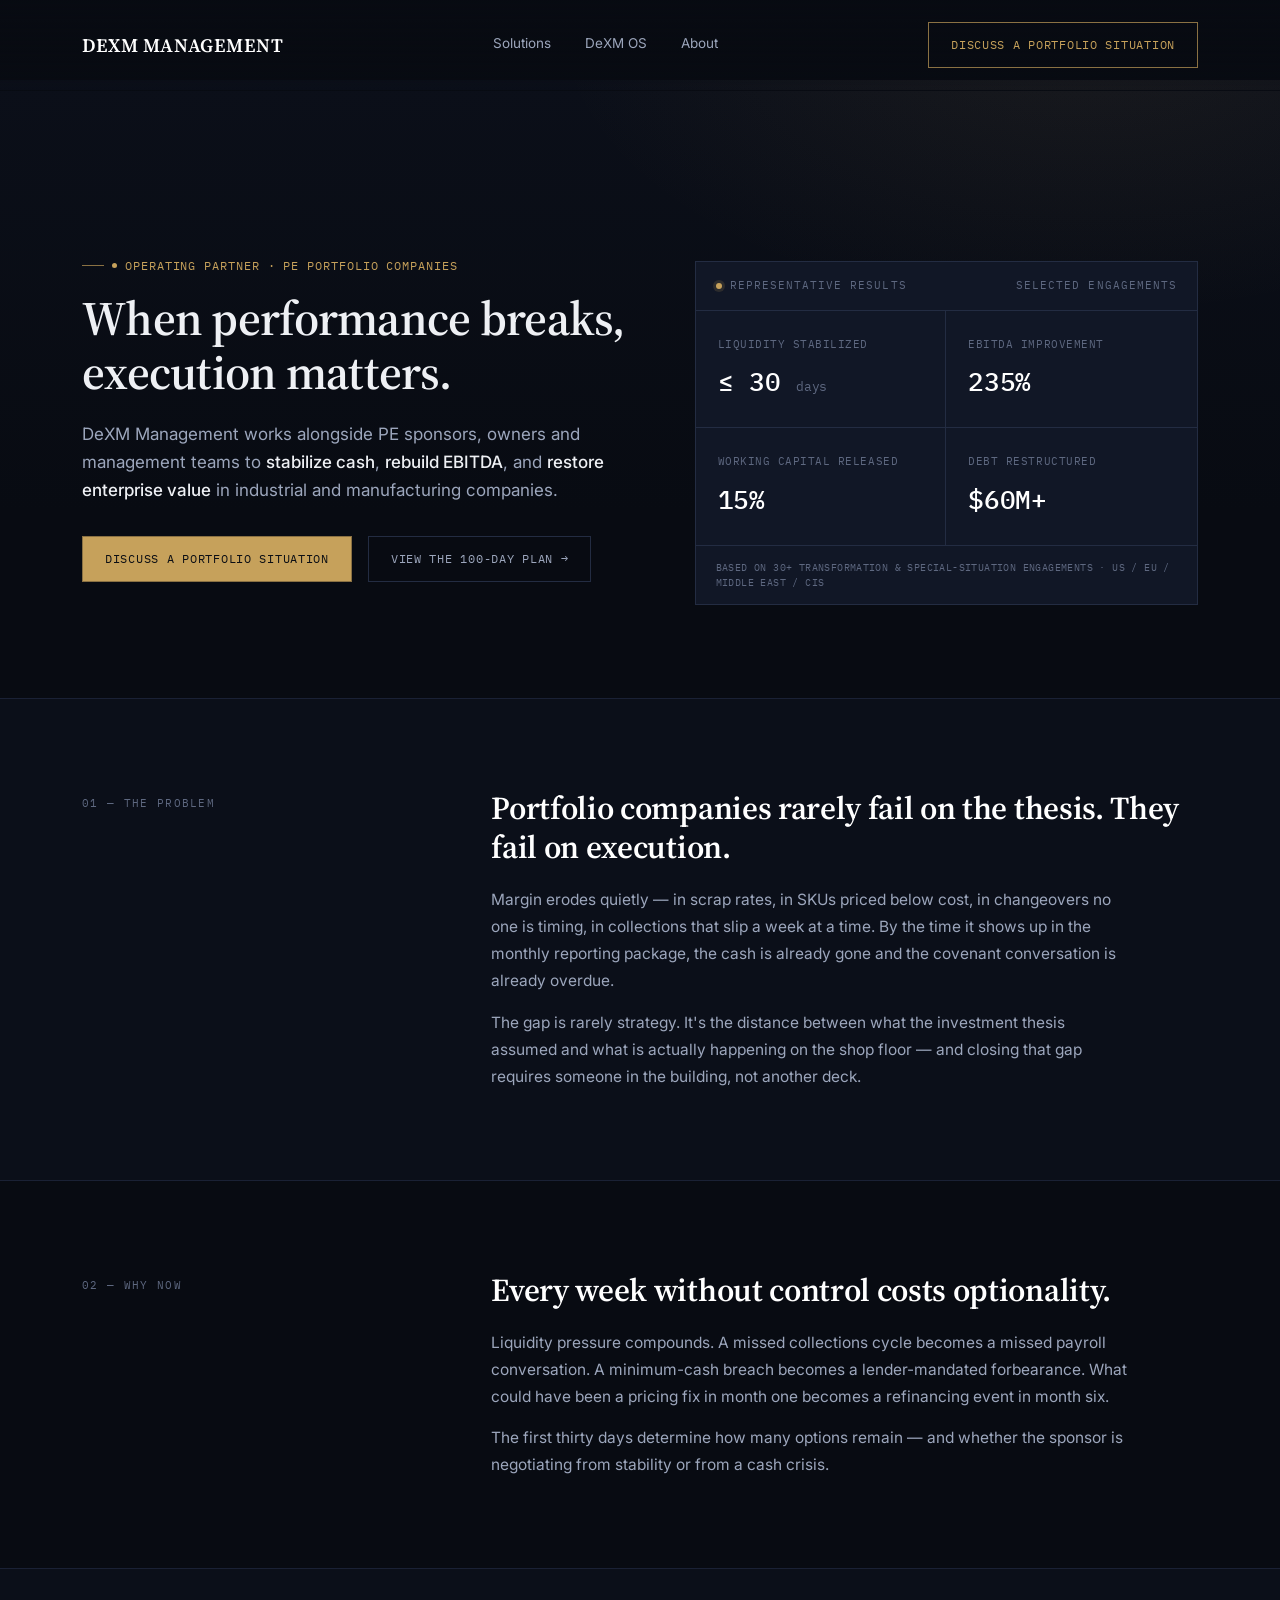
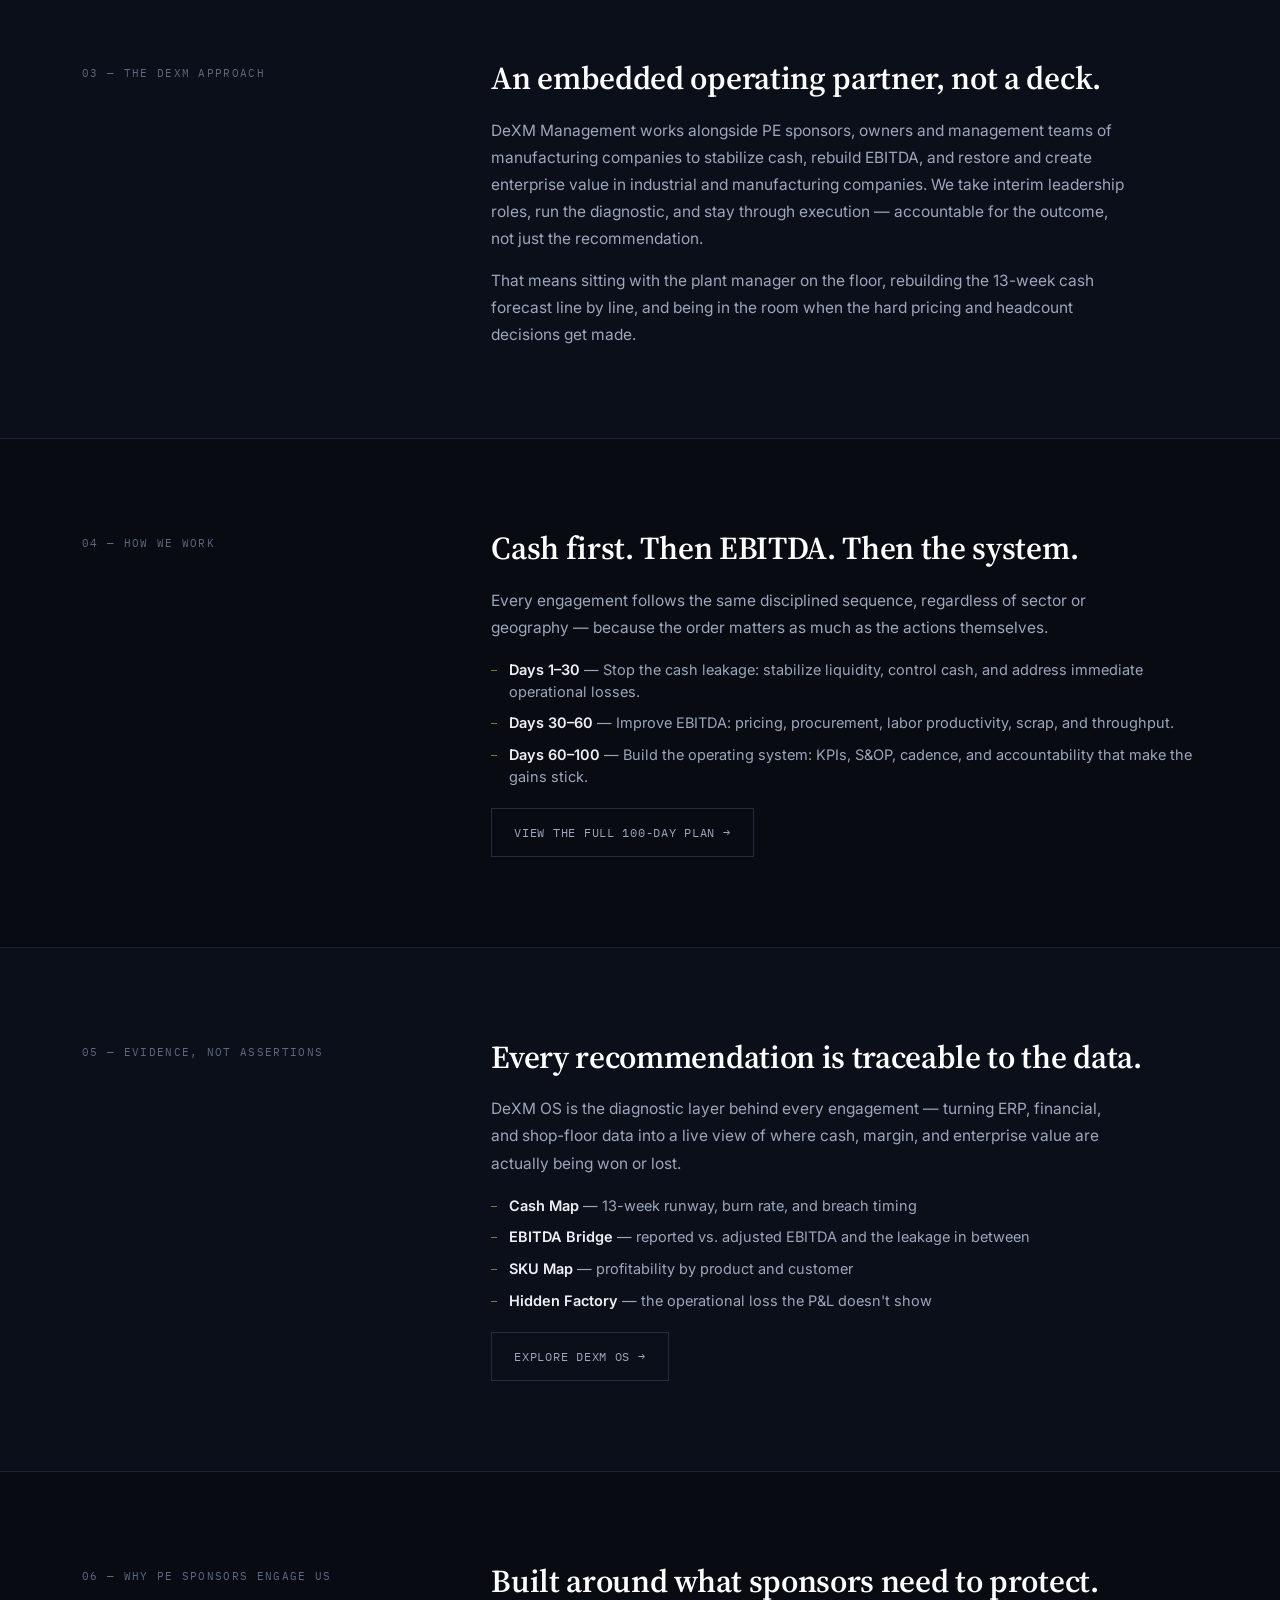
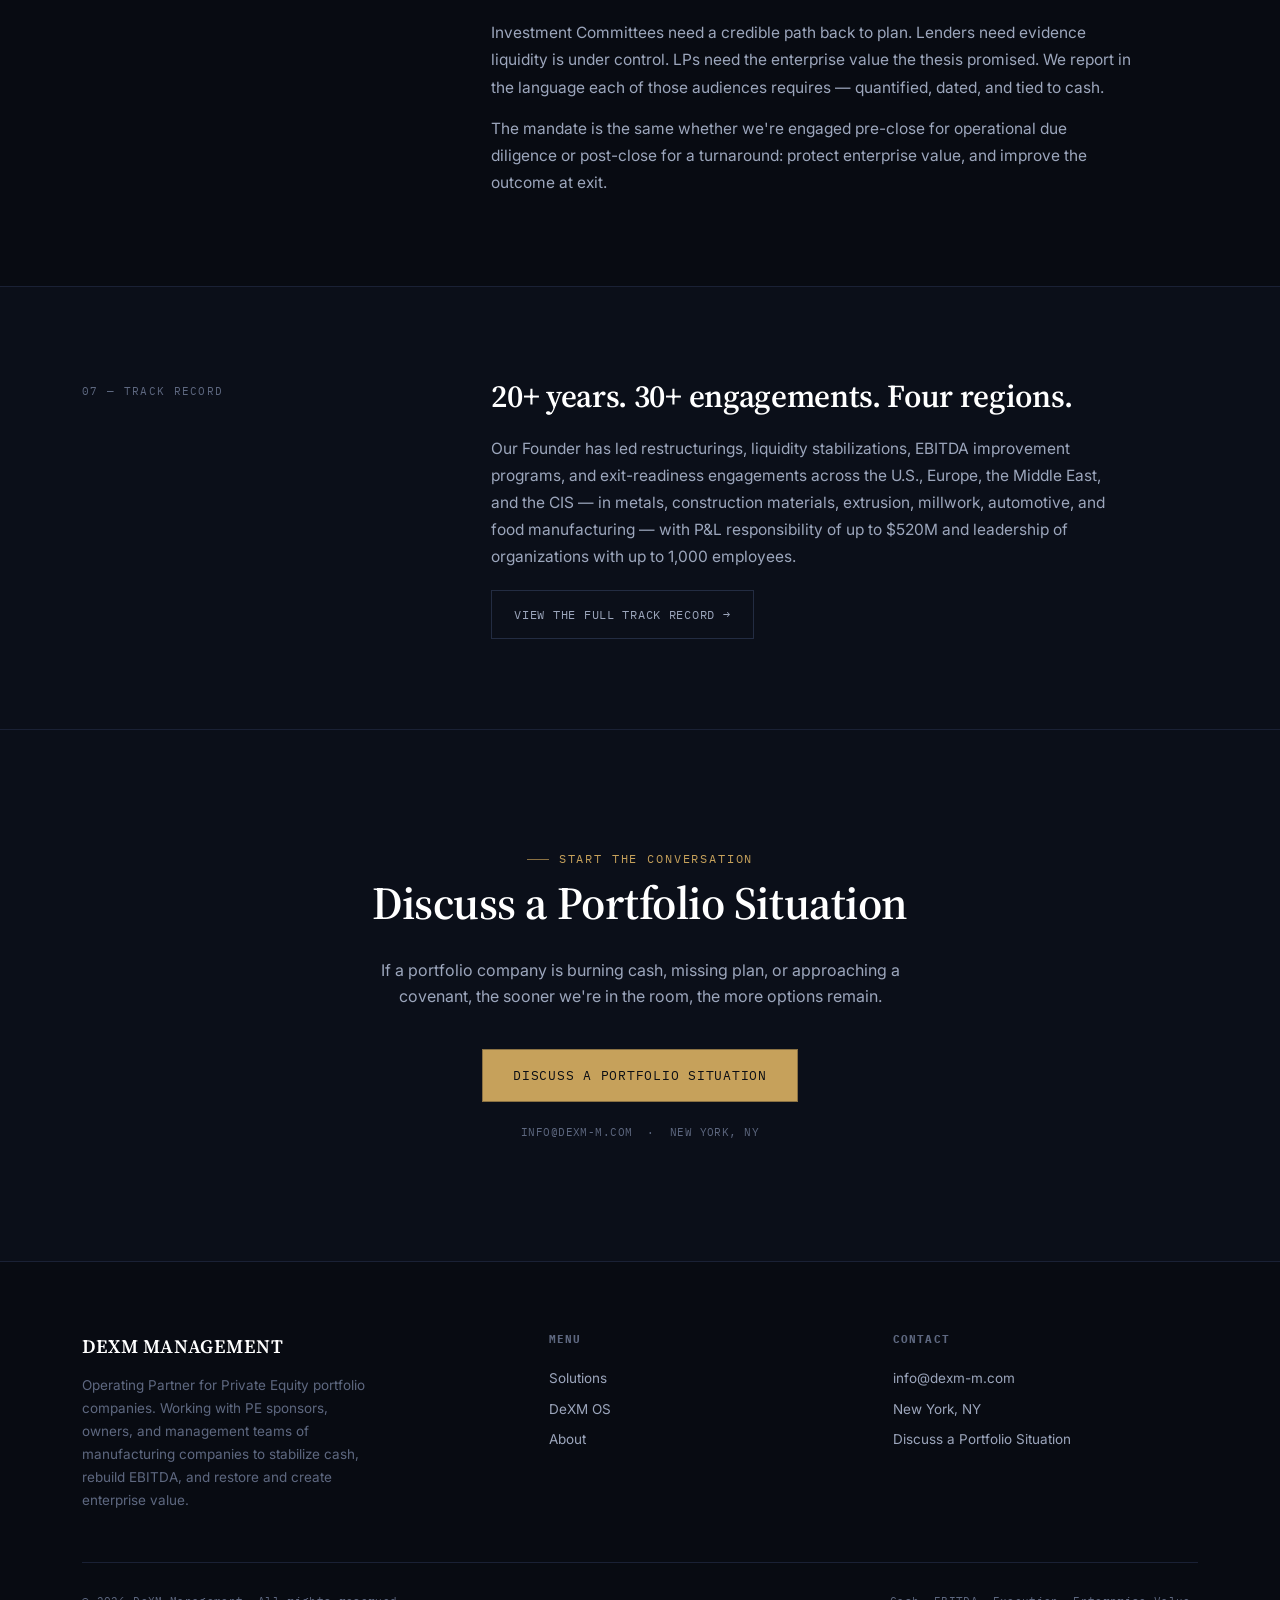
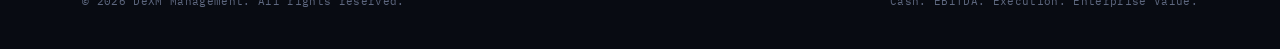
==== index.html @ 744654ba "Welcoming Page fix" ====
<!DOCTYPE html>
<html lang="en">
<head>
<meta charset="UTF-8">
<meta name="viewport" content="width=device-width, initial-scale=1.0">
<title>DeXM Management — Operating Partner for PE Portfolio Companies</title>
<meta name="description" content="DeXM Management works alongside PE sponsors, owners and management teams to stabilize cash, rebuild EBITDA, and restore and create enterprise value in industrial and manufacturing companies.">
<link rel="preconnect" href="https://fonts.googleapis.com">
<link rel="preconnect" href="https://fonts.gstatic.com" crossorigin>
<link href="https://fonts.googleapis.com/css2?family=Source+Serif+4:opsz,wght@8..60,400;8..60,500;8..60,600;8..60,700&family=Inter:wght@400;500;600;700&family=IBM+Plex+Mono:wght@400;500;600&display=swap" rel="stylesheet">
<link rel="stylesheet" href="style.css?v=1.0">
</head>
<body>

<header id="siteHeader">
  <div class="wrap">
    <a href="index.html" class="logo">DeXM Management</a>
    <button class="menu-toggle" id="menuToggle" aria-label="Toggle menu" aria-expanded="false">Menu</button>
    <nav class="primary-nav" id="primaryNav">
      <a href="solutions.html">Solutions</a>
      <a href="dexm-os.html">DeXM OS</a>
      <a href="about.html">About</a>
    </nav>
    <div class="header-cta">
      <a href="#" class="btn btn-text" data-open-modal>Discuss a Portfolio Situation</a>
    </div>
  </div>
</header>
<div class="nav-scrim" id="navScrim"></div>

<main>

<!-- HERO -->
<section class="page-hero">
  <div class="wrap hero-grid">
    <div class="hero-content">
      <div class="eyebrow">
        <span class="eyebrow-dot"></span>
        OPERATING PARTNER · PE PORTFOLIO COMPANIES
      </div>
      <h1>When performance breaks,<br>execution matters.</h1>
      <p class="hero-sub">DeXM Management works alongside PE sponsors, owners and management teams to <b>stabilize cash</b>, <b>rebuild EBITDA</b>, and <b>restore enterprise value</b> in industrial and manufacturing companies.</p>
      <div class="hero-ctas">
        <a href="#" class="btn btn-solid" data-open-modal>Discuss a Portfolio Situation</a>
        <a href="solutions.html#plan" class="btn btn-ghost">View the 100-Day Plan &rarr;</a>
      </div>
    </div>

    <div class="panel rv">
      <div class="panel-head">
        <span><span class="dot"></span>REPRESENTATIVE RESULTS</span>
        <span>SELECTED ENGAGEMENTS</span>
      </div>
      <div class="metric-grid">
        <div class="metric">
          <div class="metric-label">Liquidity stabilized</div>
          <div class="metric-value">≤ 30 <small>days</small></div>
        </div>
        <div class="metric">
          <div class="metric-label">EBITDA improvement</div>
          <div class="metric-value">235%</div>
        </div>
        <div class="metric">
          <div class="metric-label">Working capital released</div>
          <div class="metric-value">15%</div>
        </div>
        <div class="metric">
          <div class="metric-label">Debt restructured</div>
          <div class="metric-value">$60M+</div>
        </div>
      </div>
      <div class="panel-foot">BASED ON 30+ TRANSFORMATION &amp; SPECIAL-SITUATION ENGAGEMENTS · US / EU / MIDDLE EAST / CIS</div>
    </div>
  </div>
</section>

  <!-- 1. PROBLEM -->
  <section class="narrative">
    <div class="wrap narrative-grid">
      <div class="narrative-tag rv">01 — THE PROBLEM</div>
      <div class="narrative-body rv">
        <h2>Portfolio companies rarely fail on the thesis. They fail on execution.</h2>
        <p>Margin erodes quietly — in scrap rates, in SKUs priced below cost, in changeovers no one is timing, in collections that slip a week at a time. By the time it shows up in the monthly reporting package, the cash is already gone and the covenant conversation is already overdue.</p>
        <p>The gap is rarely strategy. It's the distance between what the investment thesis assumed and what is actually happening on the shop floor — and closing that gap requires someone in the building, not another deck.</p>
      </div>
    </div>
  </section>

  <!-- 2. URGENCY -->
  <section class="narrative">
    <div class="wrap narrative-grid">
      <div class="narrative-tag rv">02 — WHY NOW</div>
      <div class="narrative-body rv">
        <h2>Every week without control costs optionality.</h2>
        <p>Liquidity pressure compounds. A missed collections cycle becomes a missed payroll conversation. A minimum-cash breach becomes a lender-mandated forbearance. What could have been a pricing fix in month one becomes a refinancing event in month six.</p>
        <p>The first thirty days determine how many options remain — and whether the sponsor is negotiating from stability or from a cash crisis.</p>
      </div>
    </div>
  </section>

  <!-- 3. DEXM SOLUTION -->
  <section class="narrative">
    <div class="wrap narrative-grid">
      <div class="narrative-tag rv">03 — THE DEXM APPROACH</div>
      <div class="narrative-body rv">
        <h2>An embedded operating partner, not a deck.</h2>
        <p>DeXM Management works alongside PE sponsors, owners and management teams of manufacturing companies to stabilize cash, rebuild EBITDA, and restore and create enterprise value in industrial and manufacturing companies. We take interim leadership roles, run the diagnostic, and stay through execution — accountable for the outcome, not just the recommendation.</p>
        <p>That means sitting with the plant manager on the floor, rebuilding the 13-week cash forecast line by line, and being in the room when the hard pricing and headcount decisions get made.</p>
      </div>
    </div>
  </section>

  <!-- 4. METHOD -->
  <section class="narrative">
    <div class="wrap narrative-grid">
      <div class="narrative-tag rv">04 — HOW WE WORK</div>
      <div class="narrative-body rv">
        <h2>Cash first. Then EBITDA. Then the system.</h2>
        <p>Every engagement follows the same disciplined sequence, regardless of sector or geography — because the order matters as much as the actions themselves.</p>
        <ul>
          <li><strong>Days 1–30</strong> — Stop the cash leakage: stabilize liquidity, control cash, and address immediate operational losses.</li>
          <li><strong>Days 30–60</strong> — Improve EBITDA: pricing, procurement, labor productivity, scrap, and throughput.</li>
          <li><strong>Days 60–100</strong> — Build the operating system: KPIs, S&amp;OP, cadence, and accountability that make the gains stick.</li>
        </ul>
        <p style="margin-top:20px;"><a href="solutions.html#plan" class="btn btn-ghost">View the full 100-Day Plan →</a></p>
      </div>
    </div>
  </section>

  <!-- 5. EVIDENCE -->
  <section class="narrative">
    <div class="wrap narrative-grid">
      <div class="narrative-tag rv">05 — EVIDENCE, NOT ASSERTIONS</div>
      <div class="narrative-body rv">
        <h2>Every recommendation is traceable to the data.</h2>
        <p>DeXM OS is the diagnostic layer behind every engagement — turning ERP, financial, and shop-floor data into a live view of where cash, margin, and enterprise value are actually being won or lost.</p>
        <ul>
          <li><strong>Cash Map</strong> — 13-week runway, burn rate, and breach timing</li>
          <li><strong>EBITDA Bridge</strong> — reported vs. adjusted EBITDA and the leakage in between</li>
          <li><strong>SKU Map</strong> — profitability by product and customer</li>
          <li><strong>Hidden Factory</strong> — the operational loss the P&amp;L doesn't show</li>
        </ul>
        <p style="margin-top:20px;"><a href="dexm-os.html" class="btn btn-ghost">Explore DeXM OS →</a></p>
      </div>
    </div>
  </section>

  <!-- 6. PE RELEVANCE -->
  <section class="narrative">
    <div class="wrap narrative-grid">
      <div class="narrative-tag rv">06 — WHY PE SPONSORS ENGAGE US</div>
      <div class="narrative-body rv">
        <h2>Built around what sponsors need to protect.</h2>
        <p>Investment Committees need a credible path back to plan. Lenders need evidence liquidity is under control. LPs need the enterprise value the thesis promised. We report in the language each of those audiences requires — quantified, dated, and tied to cash.</p>
        <p>The mandate is the same whether we're engaged pre-close for operational due diligence or post-close for a turnaround: protect enterprise value, and improve the outcome at exit.</p>
      </div>
    </div>
  </section>

  <!-- 7. CREDIBILITY -->
  <section class="narrative">
    <div class="wrap narrative-grid">
      <div class="narrative-tag rv">07 — TRACK RECORD</div>
      <div class="narrative-body rv">
        <h2>20+ years. 30+ engagements. Four regions.</h2>
        <p>Our Founder has led restructurings, liquidity stabilizations, EBITDA improvement programs, and exit-readiness engagements across the U.S., Europe, the Middle East, and the CIS — in metals, construction materials, extrusion, millwork, automotive, and food manufacturing — with P&amp;L responsibility of up to $520M and leadership of organizations with up to 1,000 employees.</p>
        <p style="margin-top:20px;"><a href="about.html#track-record" class="btn btn-ghost">View the full track record →</a></p>
      </div>
    </div>
  </section>

  <!-- 8. CALL -->
  <section class="final-cta" id="contact">
    <div class="wrap rv">
      <div class="eyebrow" style="justify-content:center;">START THE CONVERSATION</div>
      <h2>Discuss a Portfolio Situation</h2>
      <p>If a portfolio company is burning cash, missing plan, or approaching a covenant, the sooner we're in the room, the more options remain.</p>
      <a href="#" class="btn btn-solid" data-open-modal>Discuss a Portfolio Situation</a>
      <div class="final-cta-note">INFO@DEXM-M.COM &nbsp;·&nbsp; NEW YORK, NY</div>
    </div>
  </section>

</main>

<footer>
  <div class="wrap">
    <div class="footer-top">
      <div class="footer-brand">
        <a href="index.html" class="logo">DeXM Management</a>
        <p>Operating Partner for Private Equity portfolio companies. Working with PE sponsors, owners, and management teams of manufacturing companies to stabilize cash, rebuild EBITDA, and restore and create enterprise value.</p>
      </div>
      <div class="footer-col">
        <h4>Menu</h4>
        <a href="solutions.html">Solutions</a>
        <a href="dexm-os.html">DeXM OS</a>
        <a href="about.html">About</a>
      </div>
      <div class="footer-col">
        <h4>Contact</h4>
        <a href="mailto:info@dexm-m.com">info@dexm-m.com</a>
        <span class="fline">New York, NY</span>
        <a href="#" data-open-modal>Discuss a Portfolio Situation</a>
      </div>
    </div>
    <div class="footer-bottom">
      <span>© 2026 DeXM Management. All rights reserved.</span>
      <span>Cash. EBITDA. Execution. Enterprise Value.</span>
    </div>
  </div>
</footer>

<!-- CONTACT MODAL -->
<div class="modal-scrim" id="contactModal">
  <div class="modal">
    <button class="modal-close" data-modal-close aria-label="Close">&times;</button>
    <h3>Discuss a Portfolio Situation</h3>
    <p class="modal-sub">Tell us briefly about the situation. We typically respond within one business day.</p>
    <form id="contactForm" action="https://formsubmit.co/ajax/kas031099@gmail.com" method="POST">
      <input type="hidden" name="_subject" value="New portfolio inquiry — DeXM Management website">
      <input type="hidden" name="_template" value="table">
      <input type="hidden" name="_captcha" value="false">
      <div class="field">
        <label for="cf-name">Name</label>
        <input type="text" id="cf-name" name="name" required>
      </div>
      <div class="field">
        <label for="cf-email">Email</label>
        <input type="email" id="cf-email" name="email" required>
      </div>
      <div class="field">
        <label for="cf-tel">Tel.</label>
        <input type="tel" id="cf-tel" name="tel">
      </div>
      <div class="field">
        <label for="cf-message">Message</label>
        <textarea id="cf-message" name="message" placeholder="Briefly describe the portfolio situation"></textarea>
      </div>
      <button type="submit" class="btn btn-solid modal-submit">Send</button>
      <div class="form-status" id="formStatus"></div>
    </form>
  </div>
</div>

<script src="script.js"></script>
</body>
</html>
---- style.css ----
:root{
  --bg:#080B12;
  --bg-alt:#0B0F19;
  --panel-solid:#111726;
  --panel-raised:#151D30;
  --line:#232C42;
  --line-soft:#1A2135;
  --text-1:#EEF0F4;
  --text-2:#9CA6BC;
  --text-3:#5E6880;
  --gold:#C6A15B;
  --gold-dim:#8A7143;
  --green:#5FAE84;
  --red:#C15C52;
  --white:#FFFFFF;
  --serif:'Source Serif 4', Georgia, serif;
  --sans:'Inter', -apple-system, BlinkMacSystemFont, 'Segoe UI', sans-serif;
  --mono:'IBM Plex Mono', 'SF Mono', monospace;
  --maxw:1180px;
}

*{margin:0;padding:0;box-sizing:border-box;}
html{scroll-behavior:smooth;}
@media (prefers-reduced-motion: reduce){
  html{scroll-behavior:auto;}
  *{animation-duration:.001ms !important; transition-duration:.001ms !important;}
}

body{
  background:var(--bg);
  color:var(--text-1);
  font-family:var(--sans);
  line-height:1.5;
  -webkit-font-smoothing:antialiased;
  overflow-x:hidden;
}

a{color:inherit;text-decoration:none;}
ul{list-style:none;}
img,svg{display:block;max-width:100%;}
button{font:inherit;cursor:pointer;}

::selection{background:var(--gold-dim);color:var(--white);}

a:focus-visible,button:focus-visible,input:focus-visible,textarea:focus-visible{
  outline:2px solid var(--gold);
  outline-offset:3px;
}

.wrap{max-width:var(--maxw);margin:0 auto;padding:0 32px;}
@media(max-width:640px){.wrap{padding:0 20px;}}

.eyebrow{
  font-family:var(--mono);
  font-size:11.5px;
  letter-spacing:.16em;
  text-transform:uppercase;
  color:var(--gold);
  display:flex;
  align-items:center;
  gap:10px;
}
.eyebrow::before{
  content:"";
  width:22px;height:1px;
  background:var(--gold-dim);
  display:inline-block;
  flex-shrink:0;
}

h1,h2,h3{
  font-family:var(--serif);
  font-weight:600;
  letter-spacing:-.01em;
  color:var(--white);
}

.section-head{max-width:640px;margin-bottom:56px;}
.section-head h2{font-size:clamp(28px,3.4vw,40px);margin-top:16px;line-height:1.18;}
.section-head p{color:var(--text-2);margin-top:16px;font-size:16px;max-width:520px;}
.section-head.center{margin-left:auto;margin-right:auto;text-align:center;}
.section-head.center .eyebrow{justify-content:center;}
.section-head.center .eyebrow::before{display:none;}
.section-head.center p{margin-left:auto;margin-right:auto;}

section{position:relative;}

/* ---------- reveal ---------- */
.rv{opacity:0;transform:translateY(18px);transition:opacity .7s ease, transform .7s ease;}
.rv.in{opacity:1;transform:translateY(0);}

/* ---------- header ---------- */
header{
  position:fixed;top:0;left:0;right:0;z-index:100;
  padding:22px 0;
  background:linear-gradient(to bottom, rgba(8,11,18,.92), rgba(8,11,18,0));
  transition:background .3s ease, border-color .3s ease, padding .3s ease;
  border-bottom:1px solid transparent;
}
header.scrolled{
  background:rgba(8,11,18,.9);
  backdrop-filter:blur(10px);
  border-bottom:1px solid var(--line-soft);
  padding:16px 0;
}
header .wrap{display:flex;align-items:center;justify-content:space-between;gap:24px;}

.logo{
  font-family:var(--serif);
  font-size:19px;
  font-weight:600;
  letter-spacing:.03em;
  text-transform:uppercase;
  color:var(--white);
  white-space:nowrap;
  transition:color .2s ease;
}
.logo:hover{color:var(--gold);}

nav.primary-nav{display:flex;gap:34px;}
nav.primary-nav a{
  font-size:13.5px;
  color:var(--text-2);
  transition:color .2s ease;
  position:relative;
  padding-bottom:4px;
}
nav.primary-nav a:hover{color:var(--text-1);}
nav.primary-nav a.active{color:var(--gold);}
nav.primary-nav a.active::after{
  content:"";
  position:absolute;left:0;right:0;bottom:-6px;
  height:1px;background:var(--gold);
}
.header-cta{display:flex;align-items:center;gap:20px;}

.menu-toggle{display:none;background:none;border:1px solid var(--line);color:var(--text-1);padding:9px 12px;font-family:var(--mono);font-size:11px;letter-spacing:.08em;text-transform:uppercase;}
@media(max-width:900px){
  nav.primary-nav{
    position:fixed;top:0;right:-100%;height:100vh;width:min(320px,86vw);
    background:var(--panel-solid);
    border-left:1px solid var(--line);
    flex-direction:column;
    padding:100px 30px 30px;
    gap:26px;
    transition:right .35s ease;
    z-index:150;
  }
  nav.primary-nav.open{right:0;}
  nav.primary-nav a{font-size:16px;}
  .menu-toggle{display:block;position:relative;z-index:160;}
  .header-cta .btn-text{display:none;}
}

.nav-scrim{
  position:fixed;inset:0;background:rgba(4,6,10,.6);z-index:140;
  opacity:0;pointer-events:none;transition:opacity .3s ease;
}
.nav-scrim.open{opacity:1;pointer-events:auto;}

.btn{
  font-family:var(--mono);
  font-size:12px;
  letter-spacing:.06em;
  text-transform:uppercase;
  padding:13px 22px;
  border:1px solid var(--gold-dim);
  color:var(--gold);
  background:transparent;
  transition:all .25s ease;
  display:inline-flex;
  align-items:center;
  gap:10px;
  white-space:nowrap;
}
.btn:hover{background:var(--gold);color:#0B0E14;border-color:var(--gold);}
.btn-solid{background:var(--gold);color:#0B0E14;}
.btn-solid:hover{background:#DDB874;}
.btn-ghost{border-color:var(--line);color:var(--text-2);}
.btn-ghost:hover{border-color:var(--text-2);color:var(--text-1);background:transparent;}

/* ---------- hero ---------- */
.page-hero {
  padding: 140px 0 80px;
  position: relative;
  border-bottom: 1px solid var(--line-soft);
}

.page-hero::before {
  content: "";
  position: absolute;
  top: 0;
  left: 0;
  right: 0;
  height: 100%;
  background:
    radial-gradient(ellipse 900px 500px at 15% -10%, rgba(198,161,91,.08), transparent 60%),
    linear-gradient(180deg, var(--bg-alt), var(--bg) 70%);
  z-index: -1;
}

.page-hero .hero-content {
  max-width: 780px;
}

.page-hero .eyebrow {
  display: inline-flex;
  align-items: center;
  gap: 8px;
  font-family: var(--mono);
  font-size: 11.5px;
  letter-spacing: .08em;
  color: var(--gold, #c6a15b);
  text-transform: uppercase;
}

.page-hero .eyebrow-dot {
  width: 5px;
  height: 5px;
  background-color: var(--gold, #c6a15b);
  border-radius: 50%;
}

.page-hero h1 {
  font-size: clamp(34px, 4.6vw, 52px);
  line-height: 1.1;
  margin: 18px 0 20px;
  letter-spacing: -.015em;
  color: var(--text-1, #fff);
}

.page-hero .hero-sub {
  color: var(--text-2);
  font-size: 17px;
  line-height: 1.65;
  max-width: 680px;
  margin-bottom: 32px;
}

.page-hero .hero-sub b {
  color: var(--text-1, #fff);
  font-weight: 500;
}

.page-hero .hero-ctas {
  display: flex;
  gap: 16px;
  align-items: center;
  flex-wrap: wrap;
  margin-bottom: 36px;
}

.page-hero .hero-sectors {
  font-family: var(--mono);
  font-size: 11px;
  color: var(--text-3);
  letter-spacing: .05em;
  border-top: 1px solid var(--line-soft);
  padding-top: 20px;
  max-width: 680px;
}

.page-hero .hero-sectors b {
  color: var(--text-2);
  font-weight: 500;
}

/* dashboard metric panel (home hero) */
.panel{
  background:var(--panel-solid);
  border:1px solid var(--line);
  position:relative;
}
.panel-head{
  display:flex;justify-content:space-between;align-items:center;
  padding:16px 20px;
  border-bottom:1px solid var(--line);
  font-family:var(--mono);
  font-size:10.5px;
  letter-spacing:.1em;
  text-transform:uppercase;
  color:var(--text-3);
  gap:12px;
}
.panel-head .dot{
  width:6px;height:6px;border-radius:50%;
  background:var(--gold);
  display:inline-block;margin-right:8px;
  box-shadow:0 0 0 3px rgba(198,161,91,.15);
}
.metric-grid{display:grid;grid-template-columns:1fr 1fr;}
.metric{
  padding:26px 22px;
  border-right:1px solid var(--line);
  border-bottom:1px solid var(--line);
}
.metric:nth-child(2n){border-right:none;}
.metric:nth-child(3),.metric:nth-child(4){border-bottom:none;}
.metric-label{
  font-family:var(--mono);
  font-size:10.5px;
  color:var(--text-3);
  letter-spacing:.05em;
  text-transform:uppercase;
  margin-bottom:10px;
}
.metric-value{
  font-family:var(--mono);
  font-size:26px;
  color:var(--white);
  font-weight:500;
  letter-spacing:-.01em;
}
.metric-value small{font-size:13px;color:var(--text-3);font-weight:400;}
.panel-foot{
  padding:14px 20px;
  font-family:var(--mono);
  font-size:10px;
  color:var(--text-3);
  letter-spacing:.04em;
  border-top:1px solid var(--line);
}

/* ---------- page hero (sub pages) ---------- */
.page-hero{
  padding:168px 0 80px;
  border-bottom:1px solid var(--line-soft);
  position:relative;
}
.page-hero::before{
  content:"";
  position:absolute;top:0;left:0;right:0;height:100%;
  background:
    radial-gradient(ellipse 900px 500px at 85% -10%, rgba(198,161,91,.08), transparent 60%),
    linear-gradient(180deg, var(--bg-alt), var(--bg) 70%);
  z-index:-1;
}
.page-hero-grid{
  display:grid;
  grid-template-columns:1.1fr .9fr;
  gap:56px;
  align-items:center;
}
@media(max-width:980px){.page-hero-grid{grid-template-columns:1fr;gap:40px;}}
.page-hero h1{font-size:clamp(32px,4.2vw,48px);line-height:1.12;margin:18px 0 20px;}
.page-hero p{color:var(--text-2);font-size:16.5px;line-height:1.65;max-width:520px;}
.page-hero .hero-photo{aspect-ratio:4/3;}

/* ---------- positioning band ---------- */
.statement{
  padding:100px 0;
  border-bottom:1px solid var(--line-soft);
  background:var(--bg-alt);
}
.statement .wrap{max-width:840px;text-align:center;}
.statement h2{
  font-size:clamp(24px,3vw,34px);
  line-height:1.45;
  font-weight:500;
  color:var(--text-1);
}
.statement h2 em{
  font-style:normal;
  color:var(--gold);
}
.statement-rule{
  width:1px;height:44px;
  background:var(--line);
  margin:0 auto 36px;
}

/* ---------- narrative blocks (home) ---------- */
.narrative{padding:90px 0;border-bottom:1px solid var(--line-soft);}
.narrative:nth-of-type(even){background:var(--bg-alt);}
.narrative-grid{
  display:grid;
  grid-template-columns:.5fr 1fr;
  gap:56px;
}
@media(max-width:820px){.narrative-grid{grid-template-columns:1fr;gap:20px;}}
.narrative-tag{
  font-family:var(--mono);
  font-size:11px;
  letter-spacing:.12em;
  text-transform:uppercase;
  color:var(--text-3);
  padding-top:6px;
}
.narrative-body h2{font-size:clamp(24px,2.8vw,32px);margin-bottom:18px;line-height:1.24;}
.narrative-body p{color:var(--text-2);font-size:15.5px;line-height:1.75;max-width:640px;margin-bottom:14px;}
.narrative-body p:last-child{margin-bottom:0;}
.narrative-body ul{margin-top:18px;display:grid;gap:10px;}
.narrative-body li{
  font-size:14.5px;color:var(--text-2);
  padding-left:18px;position:relative;
}
.narrative-body li::before{
  content:"";position:absolute;left:0;top:11px;width:6px;height:1px;background:var(--gold-dim);
}
.narrative-body li strong{color:var(--text-1);font-weight:600;}

/* ---------- services ---------- */
.services{padding:110px 0;border-bottom:1px solid var(--line-soft);}
.service-list{display:grid;grid-template-columns:repeat(3,1fr);gap:1px;background:var(--line);border:1px solid var(--line);}
@media(max-width:900px){.service-list{grid-template-columns:1fr;}}
.service-card{
  background:var(--bg);
  padding:38px 34px 40px;
  transition:background .3s ease;
}
.service-card:hover{background:var(--panel-raised);}
.service-num{
  font-family:var(--mono);
  font-size:12px;
  color:var(--gold-dim);
  letter-spacing:.08em;
  margin-bottom:22px;
}
.service-card h3{
  font-size:21px;
  margin-bottom:14px;
  line-height:1.3;
}
.service-card p{
  color:var(--text-2);
  font-size:14.5px;
  line-height:1.65;
  margin-bottom:22px;
}
.service-card ul{border-top:1px solid var(--line);padding-top:18px;}
.service-card li{
  font-size:13px;
  color:var(--text-2);
  padding:6px 0;
  position:relative;
  padding-left:16px;
}
.service-card li::before{
  content:"";
  position:absolute;left:0;top:13px;
  width:5px;height:1px;
  background:var(--gold-dim);
}

/* ---------- 100 day plan ---------- */
.plan{padding:110px 0;border-bottom:1px solid var(--line-soft);background:var(--bg-alt);}
.plan-graphic{margin-bottom:56px;}
.phase-row{
  display:grid;
  grid-template-columns:repeat(3,1fr);
  gap:0;
  position:relative;
}
@media(max-width:900px){.phase-row{grid-template-columns:1fr;gap:40px;}}
.phase{
  padding:30px 30px 0 0;
  position:relative;
}
.phase:not(:last-child){border-right:1px solid var(--line);}
@media(max-width:900px){.phase:not(:last-child){border-right:none;border-bottom:1px solid var(--line);padding-bottom:30px;}}
.phase-range{
  font-family:var(--mono);
  font-size:11px;
  letter-spacing:.08em;
  color:var(--gold);
  text-transform:uppercase;
  margin-bottom:10px;
}
.phase h3{font-size:19px;margin-bottom:16px;font-weight:600;}
.phase ul li{
  font-size:13.5px;
  color:var(--text-2);
  padding:5px 0 5px 16px;
  position:relative;
}
.phase ul li::before{
  content:"";
  position:absolute;left:0;top:12px;
  width:5px;height:1px;
  background:var(--text-3);
}
.bridge-svg{width:100%;height:64px;display:block;}

.section-photo{margin-top:64px;border:1px solid var(--line);overflow:hidden;position:relative;}
.section-photo img{width:100%;max-height:420px;object-fit:cover;display:block;}
.section-photo-cap{
  position:absolute;left:0;bottom:0;right:0;
  padding:16px 22px;
  background:linear-gradient(to top, rgba(6,8,13,.92), transparent);
  font-family:var(--mono);
  font-size:10.5px;
  letter-spacing:.06em;
  text-transform:uppercase;
  color:var(--text-2);
}

/* ---------- results ---------- */
.results{padding:110px 0;border-bottom:1px solid var(--line-soft);}
.results-grid{
  display:grid;
  grid-template-columns:repeat(4,1fr);
  gap:1px;
  background:var(--line);
  border:1px solid var(--line);
}
@media(max-width:900px){.results-grid{grid-template-columns:repeat(2,1fr);}}
.stat{
  background:var(--bg);
  padding:32px 22px;
}
.stat-num{
  font-family:var(--mono);
  font-size:clamp(22px,2.2vw,28px);
  color:var(--white);
  font-weight:500;
  letter-spacing:-.01em;
}
.stat-num.up::after{content:" ↑";color:var(--green);font-size:16px;}
.stat-num.down::after{content:" ↓";color:var(--green);font-size:16px;}
.stat-label{
  font-size:12.5px;
  color:var(--text-3);
  margin-top:8px;
  line-height:1.4;
}

/* ---------- industries / footprint ---------- */
.footprint{padding:100px 0;border-bottom:1px solid var(--line-soft);background:var(--bg-alt);}
.footprint-lede{
  font-size:18px;
  line-height:1.7;
  color:var(--text-1);
  max-width:820px;
  margin-bottom:56px;
  font-family:var(--serif);
}
.footprint-lede strong{color:var(--gold);font-weight:600;}
.footprint-cols{display:grid;grid-template-columns:1fr 1fr;gap:1px;background:var(--line);border:1px solid var(--line);}
@media(max-width:760px){.footprint-cols{grid-template-columns:1fr;}}
.footprint-col{background:var(--bg);padding:32px 34px;}
.footprint-col h4{
  font-family:var(--mono);
  font-size:11px;
  letter-spacing:.1em;
  text-transform:uppercase;
  color:var(--gold);
  margin-bottom:20px;
}
.footprint-col li{
  font-size:15px;
  color:var(--text-1);
  padding:10px 0;
  border-bottom:1px solid var(--line-soft);
}
.footprint-col li:last-child{border-bottom:none;}

/* ---------- about / company copy ---------- */
.about-copy{padding:110px 0;border-bottom:1px solid var(--line-soft);}
.about-copy-grid{display:grid;grid-template-columns:1fr 1fr;gap:64px;align-items:start;}
@media(max-width:900px){.about-copy-grid{grid-template-columns:1fr;gap:36px;}}
.about-copy p{color:var(--text-2);font-size:15.5px;line-height:1.8;margin-bottom:18px;}
.about-copy p strong{color:var(--text-1);font-weight:600;}
.about-copy p:last-child{margin-bottom:0;}

/* ---------- audience ---------- */
.audience{padding:100px 0;border-bottom:1px solid var(--line-soft);background:var(--bg-alt);}
.audience-inner{display:grid;grid-template-columns:.85fr 1.15fr;gap:56px;}
@media(max-width:860px){.audience-inner{grid-template-columns:1fr;}}
.audience-list{display:grid;grid-template-columns:1fr 1fr;gap:0;border-top:1px solid var(--line);}
@media(max-width:520px){.audience-list{grid-template-columns:1fr;}}
.audience-item{
  padding:20px 4px;
  border-bottom:1px solid var(--line);
  font-size:14.5px;
  color:var(--text-1);
  display:flex;
  align-items:center;
  gap:12px;
}
.audience-item:nth-child(odd){padding-right:20px;border-right:1px solid var(--line);}
@media(max-width:520px){.audience-item:nth-child(odd){border-right:none;}}
.audience-item::before{
  content:"—";
  color:var(--gold-dim);
  font-family:var(--mono);
}

/* ---------- DeXM OS modules ---------- */
.os-intro{padding-bottom:20px;}
.os-modules{padding-bottom:110px;}
.os-card-grid{
  display:grid;
  grid-template-columns:repeat(2,1fr);
  gap:1px;
  background:var(--line);
  border:1px solid var(--line);
}
@media(max-width:900px){.os-card-grid{grid-template-columns:1fr;}}
.os-module{
  display:grid;
  grid-template-columns:1fr 1fr;
  gap:56px;
  align-items:center;
  padding:70px 0;
  border-bottom:1px solid var(--line-soft);
}
.os-module:last-child{border-bottom:none;}
.os-module:nth-child(even){grid-template-columns:1fr 1fr;}
.os-module:nth-child(even) .os-module-media{order:2;}
@media(max-width:900px){
  .os-module{grid-template-columns:1fr;gap:28px;padding:44px 0;}
  .os-module:nth-child(even) .os-module-media{order:0;}
}
.os-module-media{
  border:1px solid var(--line);
  overflow:hidden;
  background:var(--panel-solid);
}
.os-module-media img{width:100%;display:block;}
.os-module-num{
  font-family:var(--mono);
  font-size:11px;
  color:var(--gold-dim);
  letter-spacing:.1em;
  margin-bottom:14px;
}
.os-module-body h3{font-size:24px;margin-bottom:14px;}
.os-module-body p{color:var(--text-2);font-size:15px;line-height:1.75;margin-bottom:18px;}
.os-module-body ul{display:grid;gap:9px;}
.os-module-body li{
  font-size:13.5px;color:var(--text-2);
  padding-left:17px;position:relative;
}
.os-module-body li::before{
  content:"";position:absolute;left:0;top:10px;width:6px;height:1px;background:var(--gold-dim);
}
.os-module-body li strong{color:var(--text-1);font-weight:600;}

/* ---------- final cta ---------- */
.final-cta{padding:120px 0;text-align:center;background:var(--bg-alt);border-bottom:1px solid var(--line-soft);}
.final-cta h2{font-size:clamp(30px,4vw,46px);margin-bottom:20px;}
.final-cta p{color:var(--text-2);max-width:560px;margin:0 auto 40px;font-size:16px;line-height:1.65;}
.final-cta .btn{padding:16px 30px;font-size:12.5px;}
.final-cta-note{
  margin-top:22px;
  font-family:var(--mono);
  font-size:11px;
  color:var(--text-3);
  letter-spacing:.04em;
}

/* ---------- footer ---------- */
footer{padding:70px 0 40px;}
.footer-top{
  display:grid;
  grid-template-columns:1.4fr 1fr 1fr;
  gap:40px;
  padding-bottom:50px;
  border-bottom:1px solid var(--line-soft);
  margin-bottom:30px;
}
@media(max-width:700px){.footer-top{grid-template-columns:1fr 1fr;}}
.footer-brand .logo{margin-bottom:14px;display:inline-block;}
.footer-brand p{color:var(--text-3);font-size:13.5px;line-height:1.7;max-width:300px;}
.footer-col h4{
  font-family:var(--mono);
  font-size:10.5px;
  letter-spacing:.1em;
  text-transform:uppercase;
  color:var(--text-3);
  margin-bottom:16px;
}
.footer-col a,.footer-col span.fline{
  display:block;
  color:var(--text-2);
  font-size:13.5px;
  padding:5px 0;
  transition:color .2s ease;
}
.footer-col a:hover{color:var(--text-1);}
.footer-bottom{
  display:flex;justify-content:space-between;align-items:center;
  font-family:var(--mono);
  font-size:11px;
  color:var(--text-3);
  letter-spacing:.03em;
  flex-wrap:wrap;
  gap:10px;
}

/* ---------- modal / contact form ---------- */
.modal-scrim{
  position:fixed;inset:0;z-index:300;
  background:rgba(5,7,12,.72);
  backdrop-filter:blur(4px);
  display:flex;align-items:center;justify-content:center;
  padding:24px;
  opacity:0;pointer-events:none;
  transition:opacity .25s ease;
}
.modal-scrim.open{opacity:1;pointer-events:auto;}
.modal{
  width:100%;max-width:480px;
  background:var(--panel-solid);
  border:1px solid var(--line);
  padding:40px 36px;
  position:relative;
  transform:translateY(14px);
  transition:transform .3s ease;
  max-height:88vh;
  overflow-y:auto;
}
.modal-scrim.open .modal{transform:translateY(0);}
.modal-close{
  position:absolute;top:18px;right:18px;
  background:none;border:none;color:var(--text-3);
  font-size:20px;line-height:1;padding:6px;
  transition:color .2s ease;
}
.modal-close:hover{color:var(--text-1);}
.modal h3{font-size:22px;margin-bottom:8px;}
.modal-sub{color:var(--text-2);font-size:13.5px;margin-bottom:28px;line-height:1.6;}
.field{margin-bottom:18px;}
.field label{
  display:block;
  font-family:var(--mono);
  font-size:10.5px;
  letter-spacing:.08em;
  text-transform:uppercase;
  color:var(--text-3);
  margin-bottom:8px;
}
.field input,.field textarea{
  width:100%;
  background:var(--bg);
  border:1px solid var(--line);
  color:var(--text-1);
  padding:12px 14px;
  font-family:var(--sans);
  font-size:14px;
  transition:border-color .2s ease;
}
.field input:focus,.field textarea:focus{border-color:var(--gold-dim);outline:none;}
.field textarea{resize:vertical;min-height:90px;}
.modal-submit{width:100%;justify-content:center;margin-top:6px;border:none;}
.form-status{
  margin-top:16px;
  font-size:13px;
  font-family:var(--mono);
  display:none;
}
.form-status.show{display:block;}
.form-status.ok{color:var(--green);}
.form-status.err{color:var(--red);}
body {
  padding-top: 80px;
}

/* ---------- home hero (matches .page-hero gap on Solutions/etc.) ---------- */
.hero{
  padding:168px 0 80px;
  position:relative;
  border-bottom:1px solid var(--line-soft);
}
.hero::before{
  content:"";
  position:absolute;top:0;left:0;right:0;height:100%;
  background:
    radial-gradient(ellipse 900px 500px at 85% -10%, rgba(198,161,91,.08), transparent 60%),
    linear-gradient(180deg, var(--bg-alt), var(--bg) 70%);
  z-index:-1;
}
.hero-grid{
  display:grid;
  grid-template-columns:1.05fr .95fr;
  gap:56px;
  align-items:center;
}
@media(max-width:980px){
  .hero-grid{grid-template-columns:1fr;gap:44px;}
}
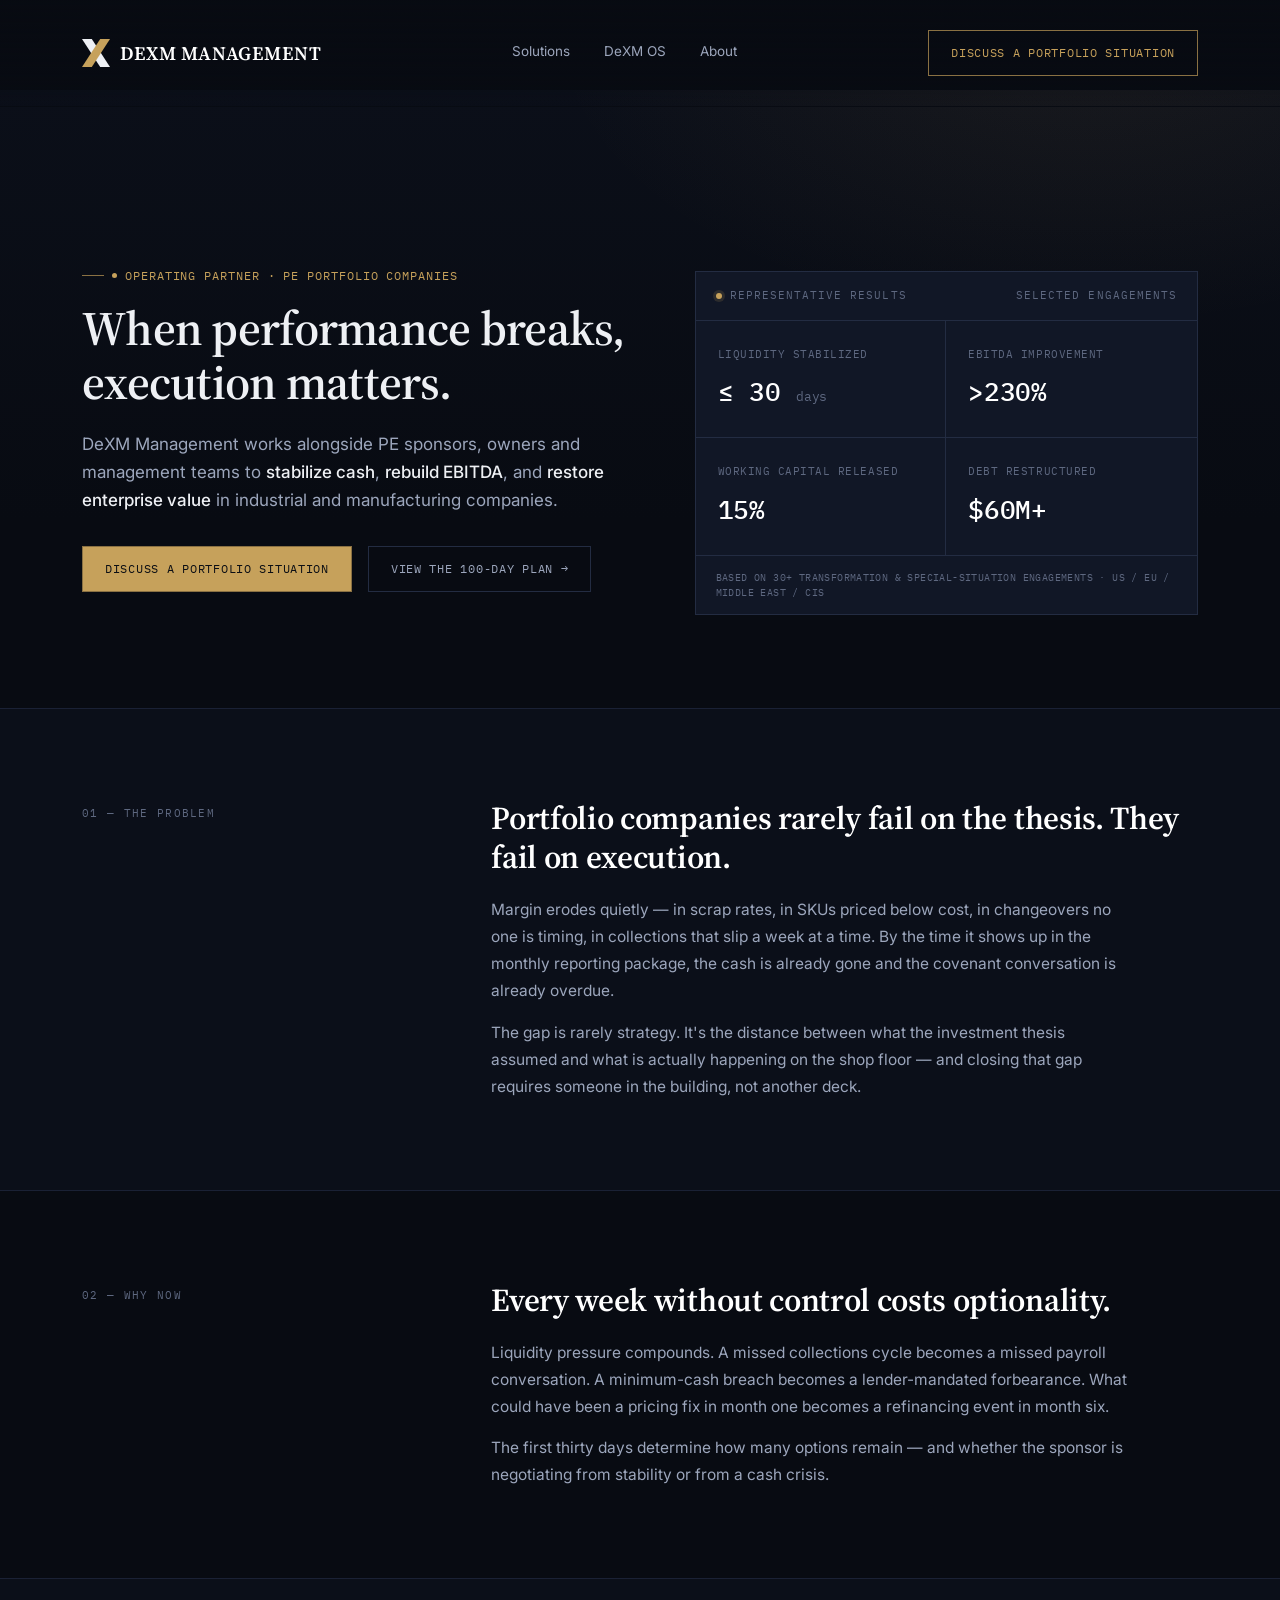
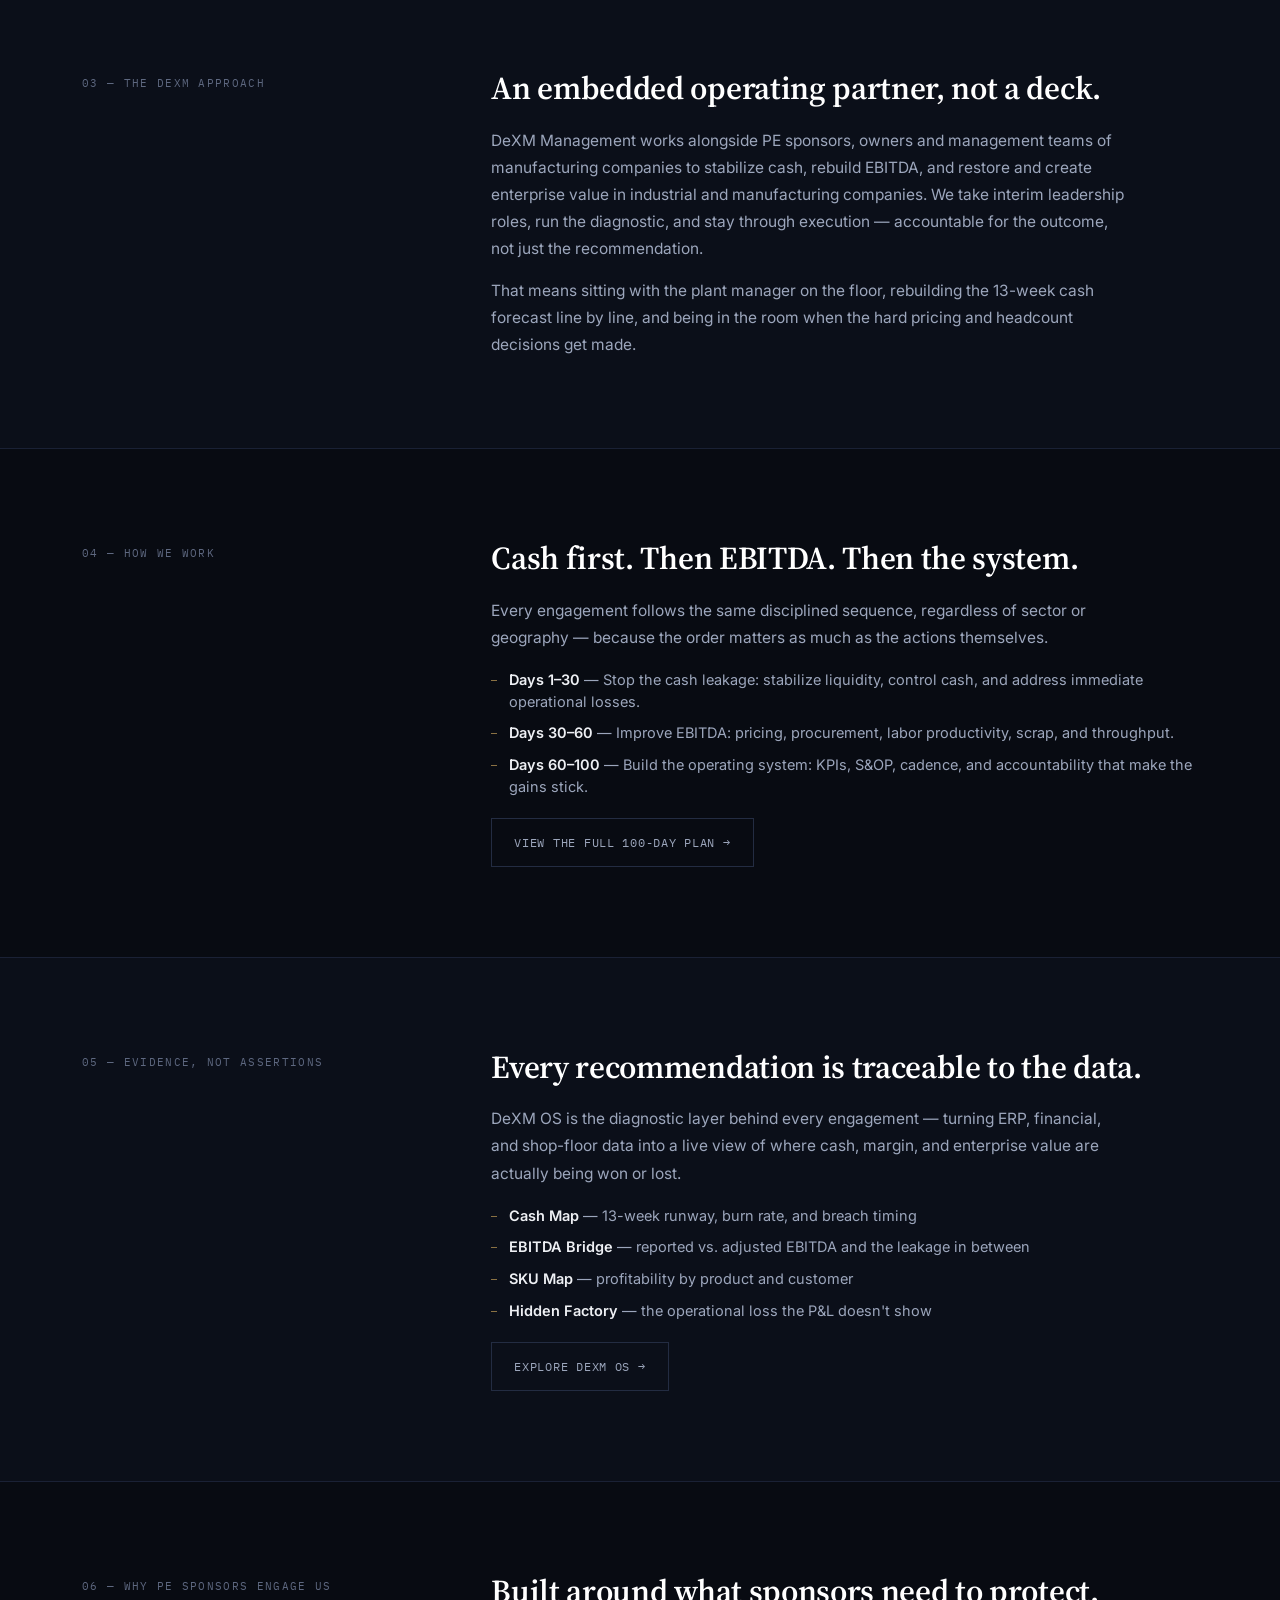
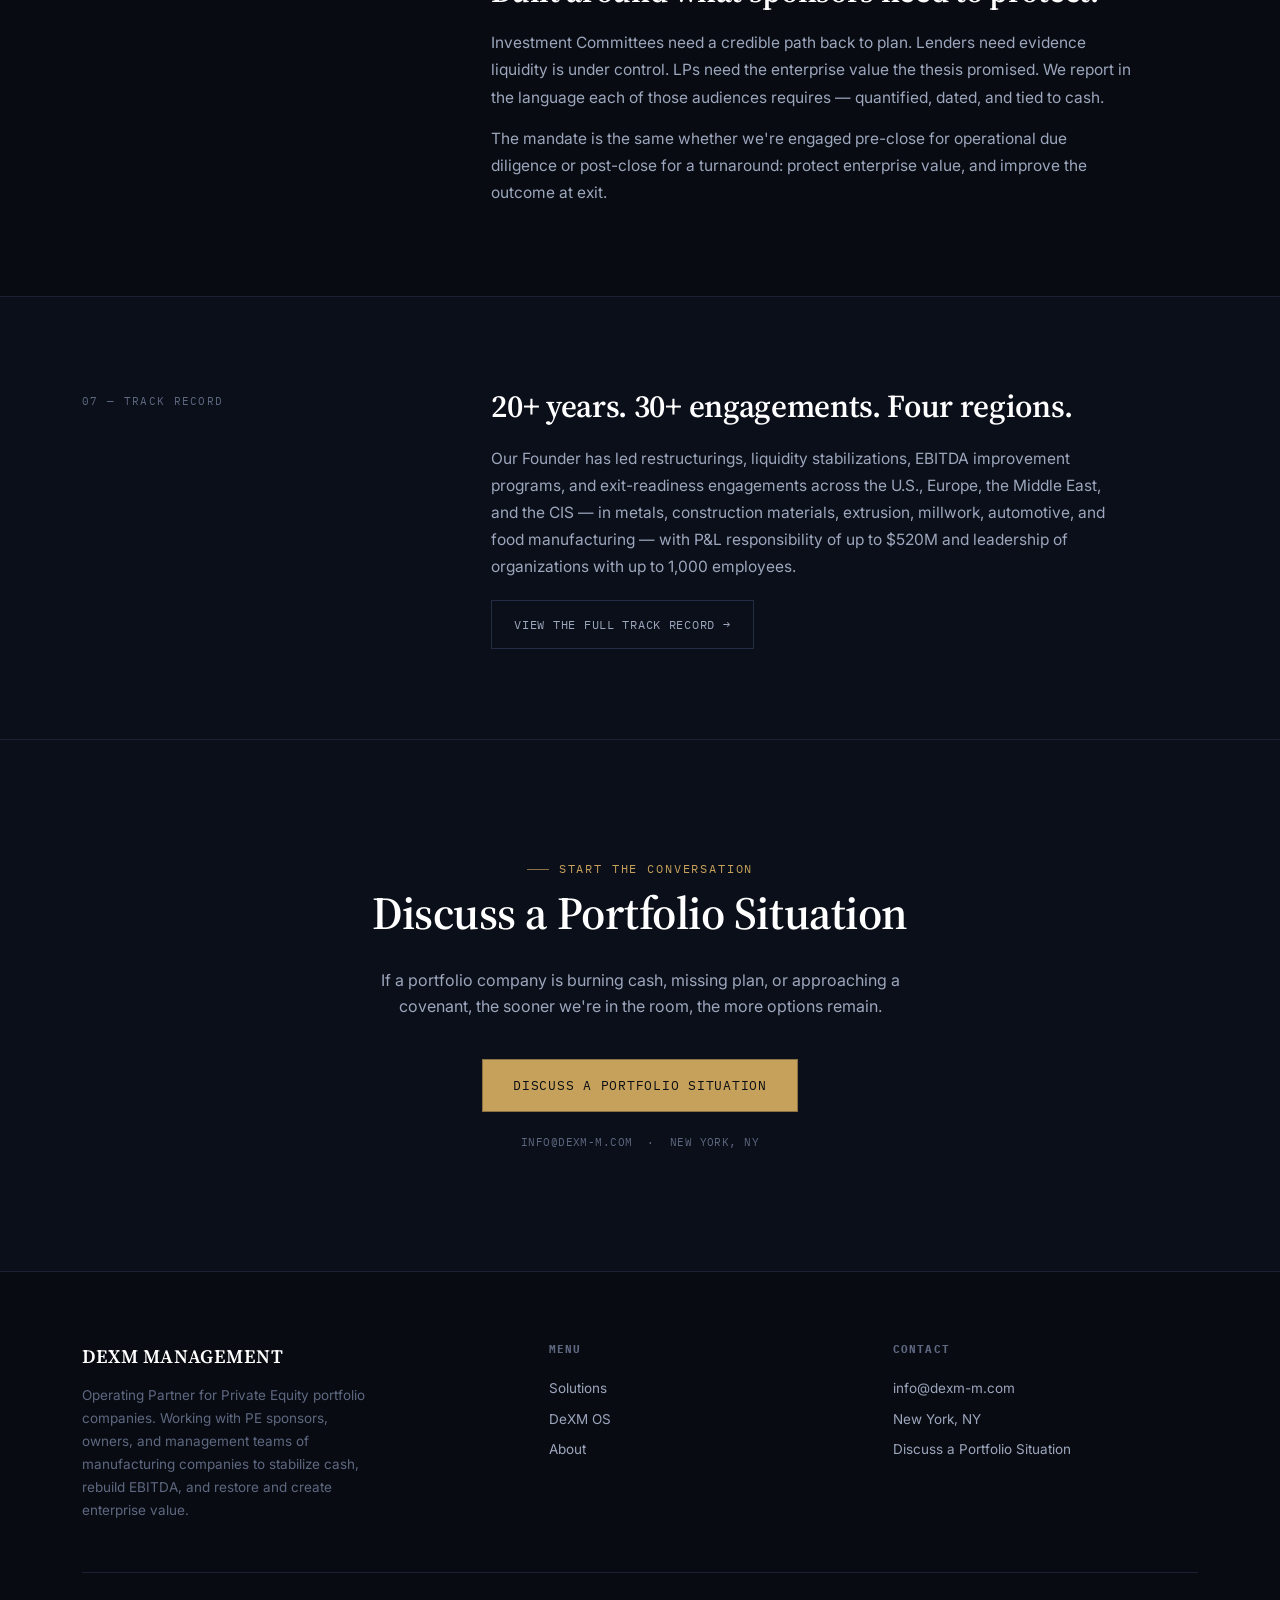
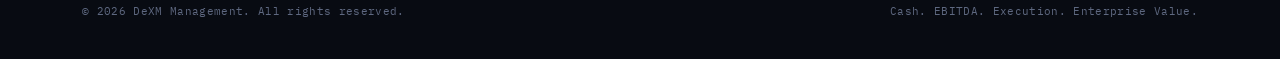
==== commit 84ce3b2e: "Back to .html in the names + vercel.json update for kas page" ====
--- a/index.html
+++ b/index.html
@@ -14,7 +14,13 @@
 
 <header id="siteHeader">
   <div class="wrap">
-    <a href="index.html" class="logo">DeXM Management</a>
+    <a href="index.html" class="logo">
+      <svg viewBox="0 0 40 40" width="28" height="28" aria-hidden="true">
+        <polygon points="0,0 14,0 40,40 26,40" fill="#EEF0F4"/>
+        <polygon points="40,0 26,0 0,40 14,40" fill="#C6A15B"/>
+      </svg>
+      DeXM Management
+    </a>
     <button class="menu-toggle" id="menuToggle" aria-label="Toggle menu" aria-expanded="false">Menu</button>
     <nav class="primary-nav" id="primaryNav">
       <a href="solutions.html">Solutions</a>
@@ -58,7 +64,7 @@
         </div>
         <div class="metric">
           <div class="metric-label">EBITDA improvement</div>
-          <div class="metric-value">235%</div>
+          <div class="metric-value">>230%</div>
         </div>
         <div class="metric">
           <div class="metric-label">Working capital released</div>
@@ -215,10 +221,11 @@
     <button class="modal-close" data-modal-close aria-label="Close">&times;</button>
     <h3>Discuss a Portfolio Situation</h3>
     <p class="modal-sub">Tell us briefly about the situation. We typically respond within one business day.</p>
-    <form id="contactForm" action="https://formsubmit.co/ajax/kas031099@gmail.com" method="POST">
+    <form id="contactForm" action="https://formsubmit.co/ajax/32736ca396a6aaaacb12708ec364e38f" method="POST">
       <input type="hidden" name="_subject" value="New portfolio inquiry — DeXM Management website">
       <input type="hidden" name="_template" value="table">
       <input type="hidden" name="_captcha" value="false">
+      <input type="text" name="_honey" style="display:none" tabindex="-1" autocomplete="off">
       <div class="field">
         <label for="cf-name">Name</label>
         <input type="text" id="cf-name" name="name" required>
@@ -243,4 +250,4 @@
 
 <script src="script.js"></script>
 </body>
-</html>
+</html>
--- a/style.css
+++ b/style.css
@@ -33,6 +33,7 @@
   line-height:1.5;
   -webkit-font-smoothing:antialiased;
   overflow-x:hidden;
+  padding-top:90px;
 }
 
 a{color:inherit;text-decoration:none;}
@@ -92,7 +93,7 @@
 /* ---------- header ---------- */
 header{
   position:fixed;top:0;left:0;right:0;z-index:100;
-  padding:22px 0;
+  padding:30px 0;
   background:linear-gradient(to bottom, rgba(8,11,18,.92), rgba(8,11,18,0));
   transition:background .3s ease, border-color .3s ease, padding .3s ease;
   border-bottom:1px solid transparent;
@@ -101,11 +102,14 @@
   background:rgba(8,11,18,.9);
   backdrop-filter:blur(10px);
   border-bottom:1px solid var(--line-soft);
-  padding:16px 0;
+  padding:20px 0;
 }
 header .wrap{display:flex;align-items:center;justify-content:space-between;gap:24px;}
 
 .logo{
+  display:flex;
+  align-items:center;
+  gap:10px;
   font-family:var(--serif);
   font-size:19px;
   font-weight:600;
@@ -116,6 +120,11 @@
   transition:color .2s ease;
 }
 .logo:hover{color:var(--gold);}
+.logo svg{
+  flex-shrink:0;
+  transition:transform .2s ease;
+}
+.logo:hover svg{transform:scale(1.05);}
 
 nav.primary-nav{display:flex;gap:34px;}
 nav.primary-nav a{
@@ -132,6 +141,7 @@
   position:absolute;left:0;right:0;bottom:-6px;
   height:1px;background:var(--gold);
 }
+
 .header-cta{display:flex;align-items:center;gap:20px;}
 
 .menu-toggle{display:none;background:none;border:1px solid var(--line);color:var(--text-1);padding:9px 12px;font-family:var(--mono);font-size:11px;letter-spacing:.08em;text-transform:uppercase;}
@@ -179,13 +189,6 @@
 .btn-ghost{border-color:var(--line);color:var(--text-2);}
 .btn-ghost:hover{border-color:var(--text-2);color:var(--text-1);background:transparent;}
 
-/* ---------- hero ---------- */
-.page-hero {
-  padding: 140px 0 80px;
-  position: relative;
-  border-bottom: 1px solid var(--line-soft);
-}
-
 .page-hero::before {
   content: "";
   position: absolute;
@@ -752,9 +755,6 @@
 .form-status.show{display:block;}
 .form-status.ok{color:var(--green);}
 .form-status.err{color:var(--red);}
-body {
-  padding-top: 80px;
-}
 
 /* ---------- home hero (matches .page-hero gap on Solutions/etc.) ---------- */
 .hero{
@@ -778,4 +778,4 @@
 }
 @media(max-width:980px){
   .hero-grid{grid-template-columns:1fr;gap:44px;}
-}
+}
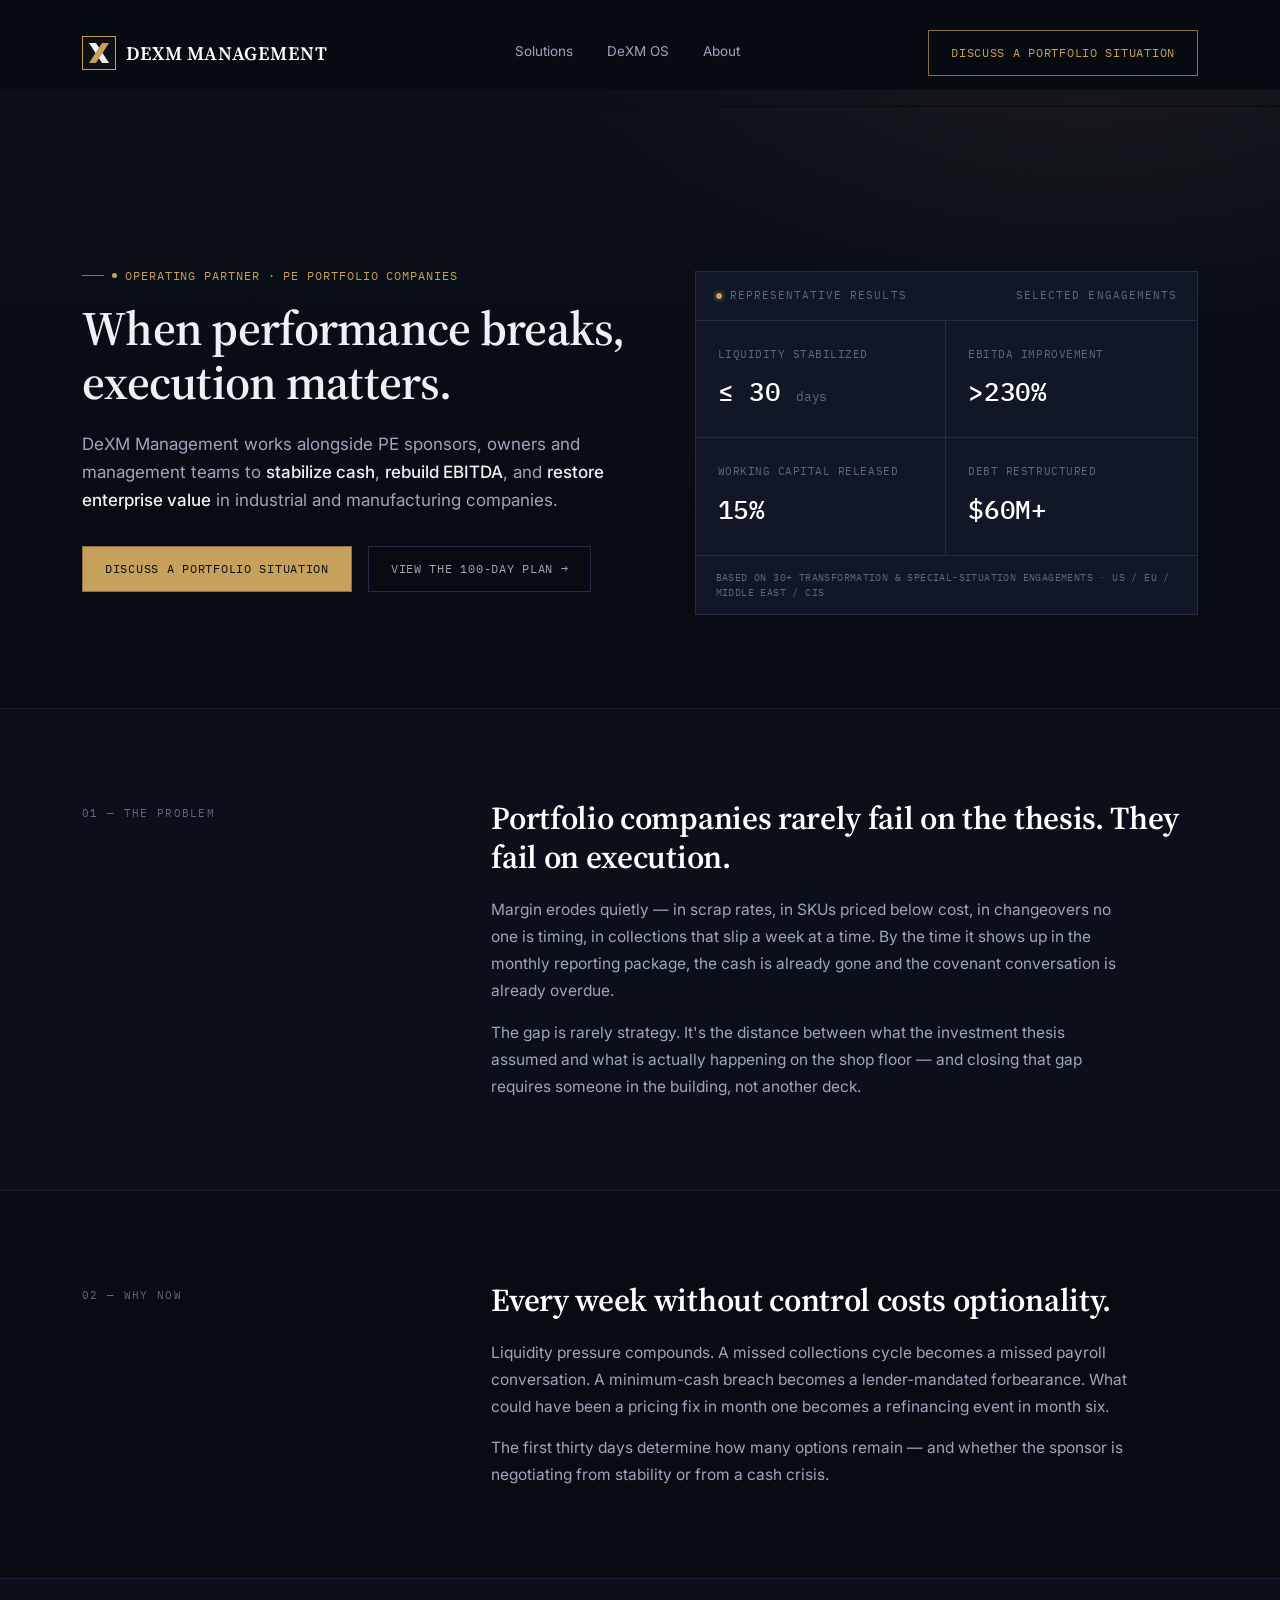
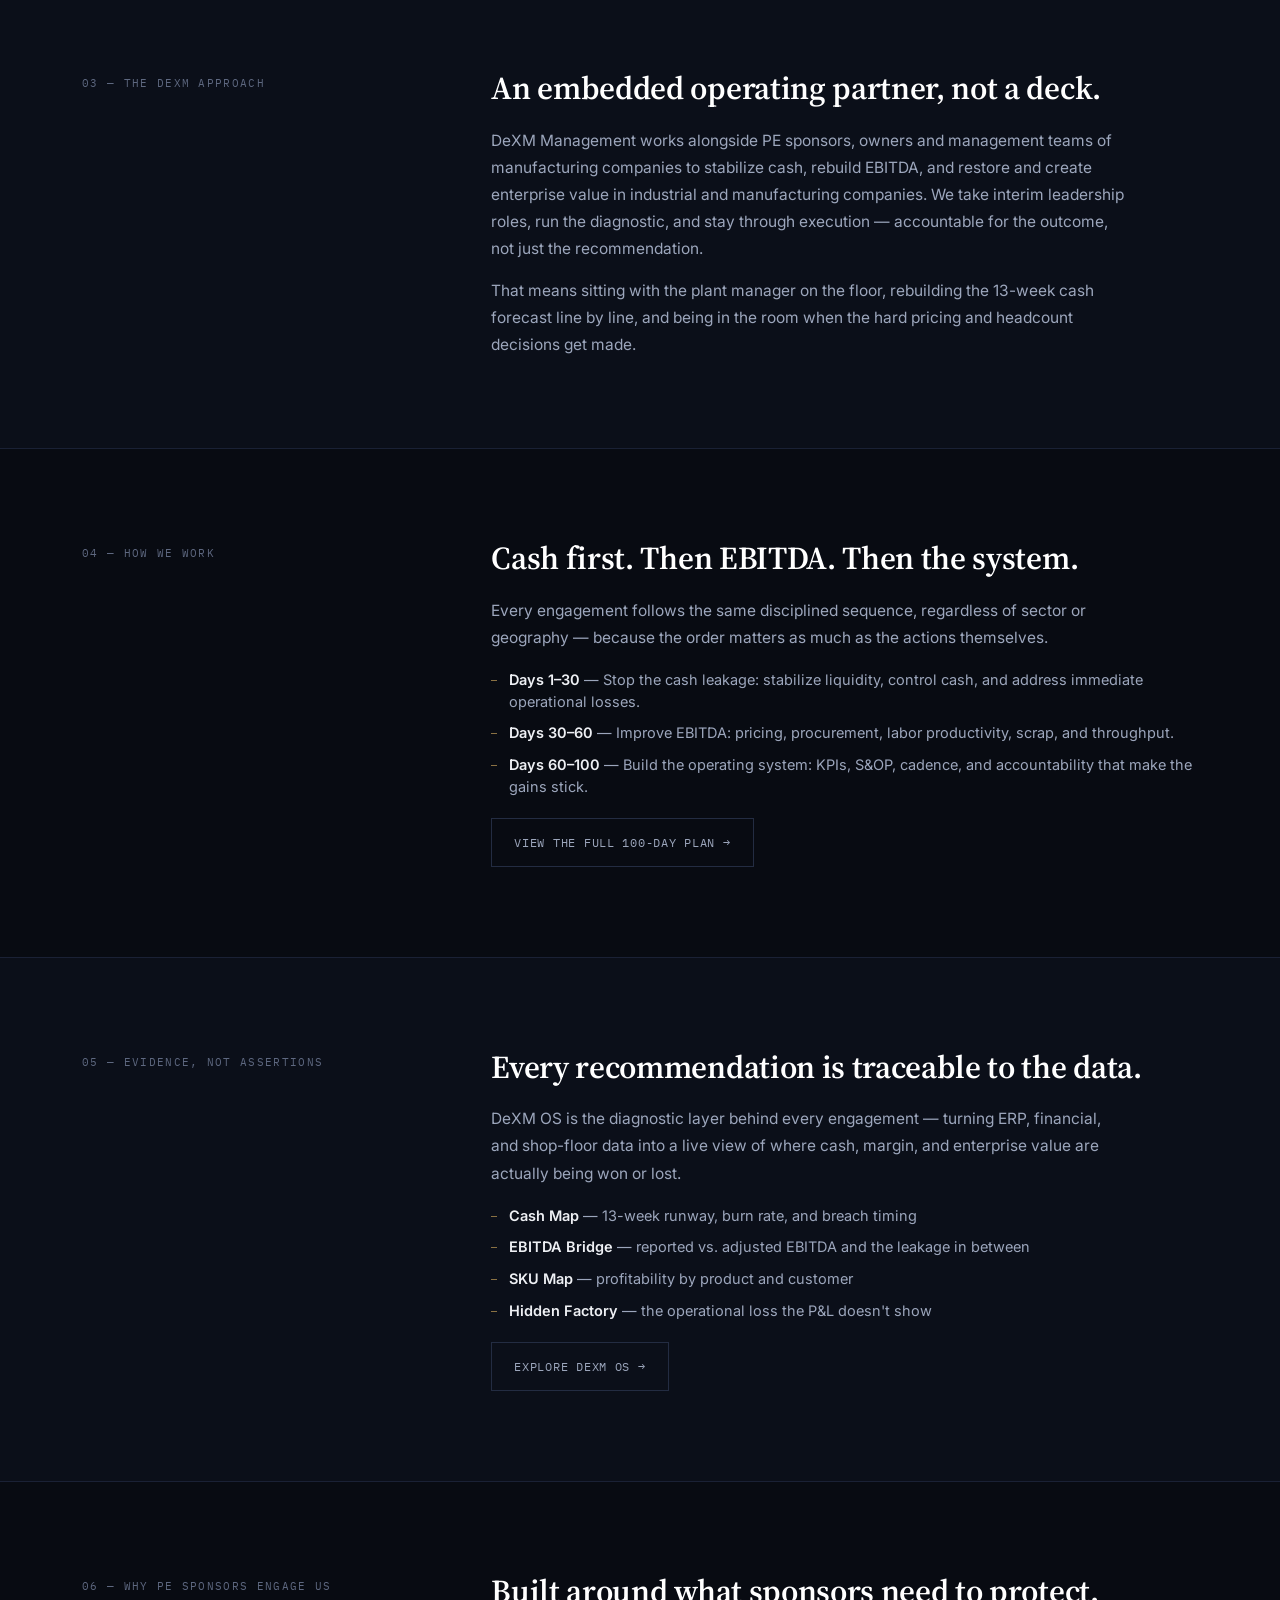
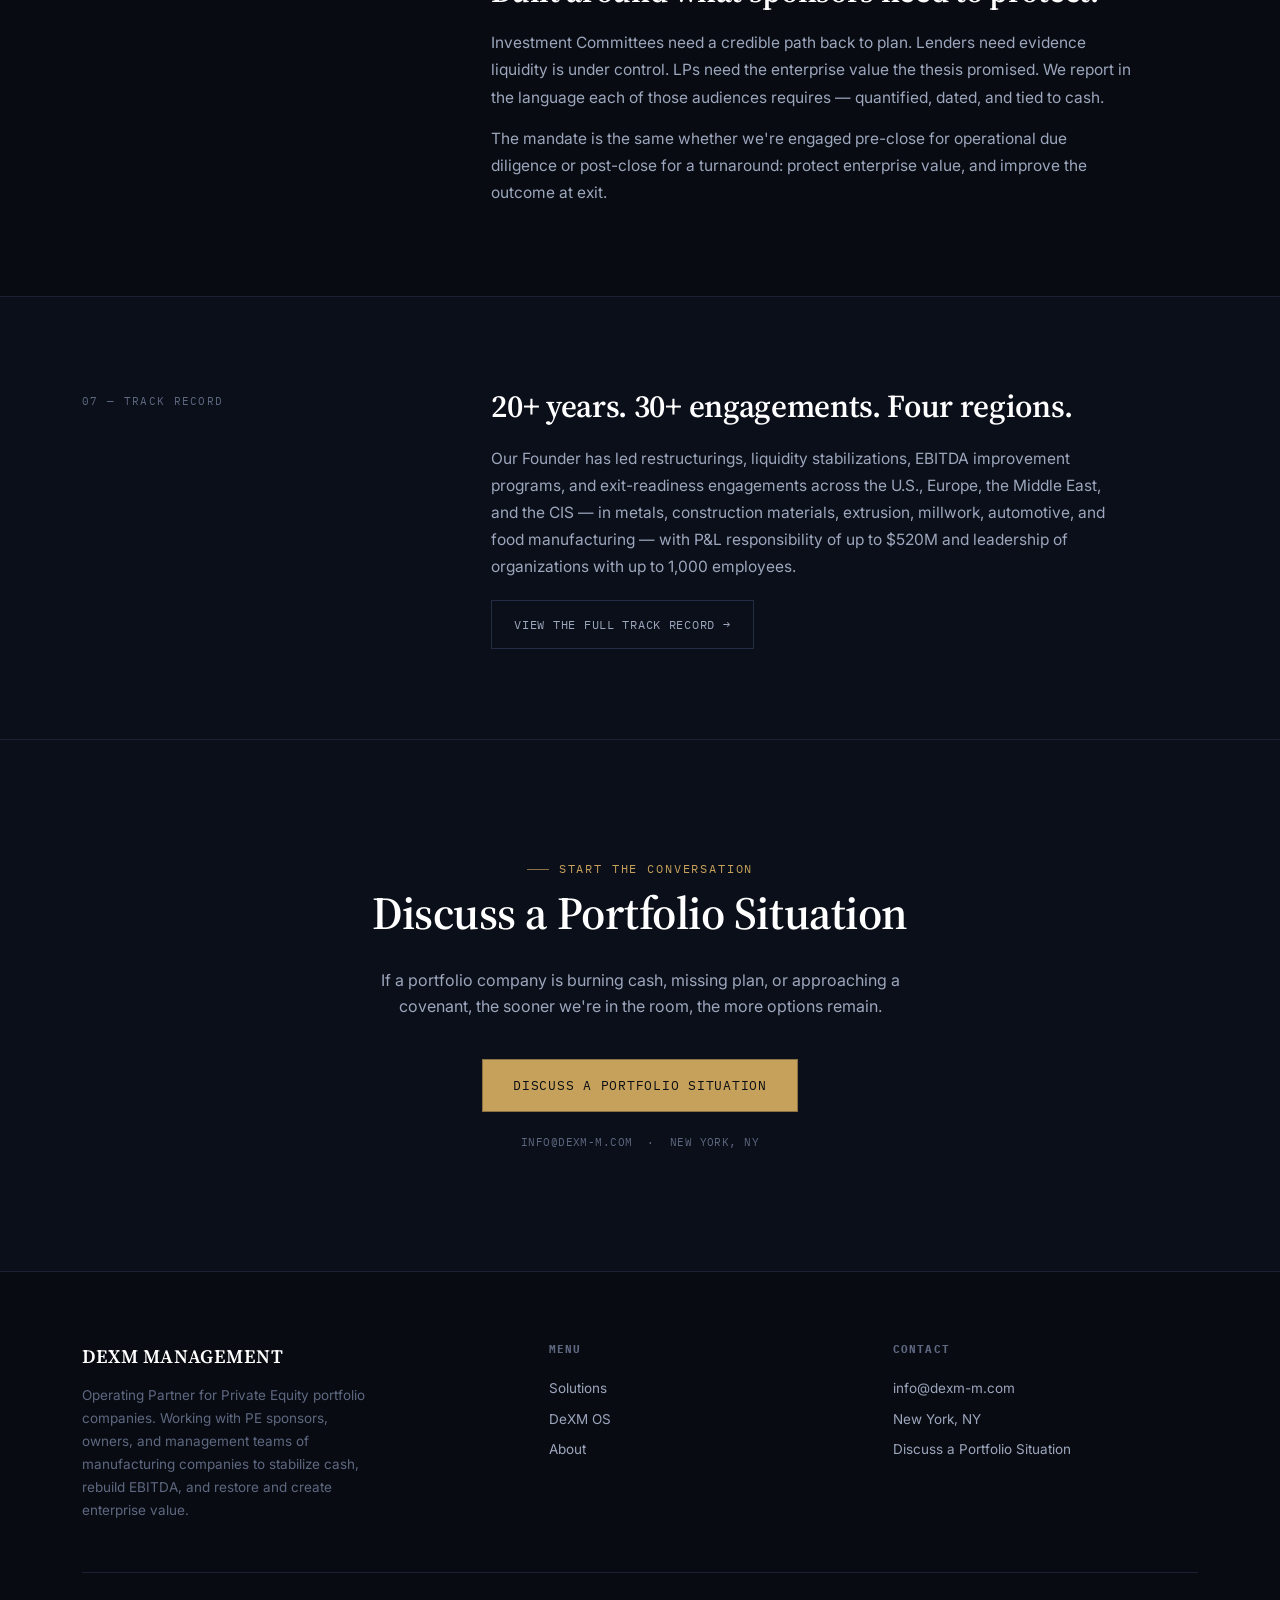
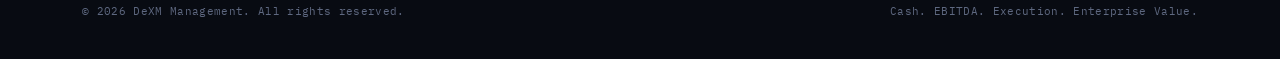
==== commit c7db2ef1: "Reworked kas page + header logo golden square adition + the shine of the buttons" ====
--- a/index.html
+++ b/index.html
@@ -1,253 +1,291 @@
 <!DOCTYPE html>
 <html lang="en">
+
 <head>
-<meta charset="UTF-8">
-<meta name="viewport" content="width=device-width, initial-scale=1.0">
-<title>DeXM Management — Operating Partner for PE Portfolio Companies</title>
-<meta name="description" content="DeXM Management works alongside PE sponsors, owners and management teams to stabilize cash, rebuild EBITDA, and restore and create enterprise value in industrial and manufacturing companies.">
-<link rel="preconnect" href="https://fonts.googleapis.com">
-<link rel="preconnect" href="https://fonts.gstatic.com" crossorigin>
-<link href="https://fonts.googleapis.com/css2?family=Source+Serif+4:opsz,wght@8..60,400;8..60,500;8..60,600;8..60,700&family=Inter:wght@400;500;600;700&family=IBM+Plex+Mono:wght@400;500;600&display=swap" rel="stylesheet">
-<link rel="stylesheet" href="style.css?v=1.0">
+  <meta charset="UTF-8">
+  <meta name="viewport" content="width=device-width, initial-scale=1.0">
+  <title>DeXM Management — Operating Partner for PE Portfolio Companies</title>
+  <meta name="description"
+    content="DeXM Management works alongside PE sponsors, owners and management teams to stabilize cash, rebuild EBITDA, and restore and create enterprise value in industrial and manufacturing companies.">
+  <link rel="preconnect" href="https://fonts.googleapis.com">
+  <link rel="preconnect" href="https://fonts.gstatic.com" crossorigin>
+  <link
+    href="https://fonts.googleapis.com/css2?family=Source+Serif+4:opsz,wght@8..60,400;8..60,500;8..60,600;8..60,700&family=Inter:wght@400;500;600;700&family=IBM+Plex+Mono:wght@400;500;600&display=swap"
+    rel="stylesheet">
+  <link rel="stylesheet" href="style.css?v=1.0">
 </head>
+
 <body>
 
-<header id="siteHeader">
-  <div class="wrap">
-    <a href="index.html" class="logo">
-      <svg viewBox="0 0 40 40" width="28" height="28" aria-hidden="true">
-        <polygon points="0,0 14,0 40,40 26,40" fill="#EEF0F4"/>
-        <polygon points="40,0 26,0 0,40 14,40" fill="#C6A15B"/>
-      </svg>
-      DeXM Management
-    </a>
-    <button class="menu-toggle" id="menuToggle" aria-label="Toggle menu" aria-expanded="false">Menu</button>
-    <nav class="primary-nav" id="primaryNav">
-      <a href="solutions.html">Solutions</a>
-      <a href="dexm-os.html">DeXM OS</a>
-      <a href="about.html">About</a>
-    </nav>
-    <div class="header-cta">
-      <a href="#" class="btn btn-text" data-open-modal>Discuss a Portfolio Situation</a>
-    </div>
-  </div>
-</header>
-<div class="nav-scrim" id="navScrim"></div>
-
-<main>
-
-<!-- HERO -->
-<section class="page-hero">
-  <div class="wrap hero-grid">
-    <div class="hero-content">
-      <div class="eyebrow">
-        <span class="eyebrow-dot"></span>
-        OPERATING PARTNER · PE PORTFOLIO COMPANIES
-      </div>
-      <h1>When performance breaks,<br>execution matters.</h1>
-      <p class="hero-sub">DeXM Management works alongside PE sponsors, owners and management teams to <b>stabilize cash</b>, <b>rebuild EBITDA</b>, and <b>restore enterprise value</b> in industrial and manufacturing companies.</p>
-      <div class="hero-ctas">
-        <a href="#" class="btn btn-solid" data-open-modal>Discuss a Portfolio Situation</a>
-        <a href="solutions.html#plan" class="btn btn-ghost">View the 100-Day Plan &rarr;</a>
-      </div>
-    </div>
-
-    <div class="panel rv">
-      <div class="panel-head">
-        <span><span class="dot"></span>REPRESENTATIVE RESULTS</span>
-        <span>SELECTED ENGAGEMENTS</span>
-      </div>
-      <div class="metric-grid">
-        <div class="metric">
-          <div class="metric-label">Liquidity stabilized</div>
-          <div class="metric-value">≤ 30 <small>days</small></div>
-        </div>
-        <div class="metric">
-          <div class="metric-label">EBITDA improvement</div>
-          <div class="metric-value">>230%</div>
-        </div>
-        <div class="metric">
-          <div class="metric-label">Working capital released</div>
-          <div class="metric-value">15%</div>
-        </div>
-        <div class="metric">
-          <div class="metric-label">Debt restructured</div>
-          <div class="metric-value">$60M+</div>
-        </div>
-      </div>
-      <div class="panel-foot">BASED ON 30+ TRANSFORMATION &amp; SPECIAL-SITUATION ENGAGEMENTS · US / EU / MIDDLE EAST / CIS</div>
-    </div>
-  </div>
-</section>
-
-  <!-- 1. PROBLEM -->
-  <section class="narrative">
-    <div class="wrap narrative-grid">
-      <div class="narrative-tag rv">01 — THE PROBLEM</div>
-      <div class="narrative-body rv">
-        <h2>Portfolio companies rarely fail on the thesis. They fail on execution.</h2>
-        <p>Margin erodes quietly — in scrap rates, in SKUs priced below cost, in changeovers no one is timing, in collections that slip a week at a time. By the time it shows up in the monthly reporting package, the cash is already gone and the covenant conversation is already overdue.</p>
-        <p>The gap is rarely strategy. It's the distance between what the investment thesis assumed and what is actually happening on the shop floor — and closing that gap requires someone in the building, not another deck.</p>
-      </div>
-    </div>
-  </section>
-
-  <!-- 2. URGENCY -->
-  <section class="narrative">
-    <div class="wrap narrative-grid">
-      <div class="narrative-tag rv">02 — WHY NOW</div>
-      <div class="narrative-body rv">
-        <h2>Every week without control costs optionality.</h2>
-        <p>Liquidity pressure compounds. A missed collections cycle becomes a missed payroll conversation. A minimum-cash breach becomes a lender-mandated forbearance. What could have been a pricing fix in month one becomes a refinancing event in month six.</p>
-        <p>The first thirty days determine how many options remain — and whether the sponsor is negotiating from stability or from a cash crisis.</p>
-      </div>
-    </div>
-  </section>
-
-  <!-- 3. DEXM SOLUTION -->
-  <section class="narrative">
-    <div class="wrap narrative-grid">
-      <div class="narrative-tag rv">03 — THE DEXM APPROACH</div>
-      <div class="narrative-body rv">
-        <h2>An embedded operating partner, not a deck.</h2>
-        <p>DeXM Management works alongside PE sponsors, owners and management teams of manufacturing companies to stabilize cash, rebuild EBITDA, and restore and create enterprise value in industrial and manufacturing companies. We take interim leadership roles, run the diagnostic, and stay through execution — accountable for the outcome, not just the recommendation.</p>
-        <p>That means sitting with the plant manager on the floor, rebuilding the 13-week cash forecast line by line, and being in the room when the hard pricing and headcount decisions get made.</p>
-      </div>
-    </div>
-  </section>
-
-  <!-- 4. METHOD -->
-  <section class="narrative">
-    <div class="wrap narrative-grid">
-      <div class="narrative-tag rv">04 — HOW WE WORK</div>
-      <div class="narrative-body rv">
-        <h2>Cash first. Then EBITDA. Then the system.</h2>
-        <p>Every engagement follows the same disciplined sequence, regardless of sector or geography — because the order matters as much as the actions themselves.</p>
-        <ul>
-          <li><strong>Days 1–30</strong> — Stop the cash leakage: stabilize liquidity, control cash, and address immediate operational losses.</li>
-          <li><strong>Days 30–60</strong> — Improve EBITDA: pricing, procurement, labor productivity, scrap, and throughput.</li>
-          <li><strong>Days 60–100</strong> — Build the operating system: KPIs, S&amp;OP, cadence, and accountability that make the gains stick.</li>
-        </ul>
-        <p style="margin-top:20px;"><a href="solutions.html#plan" class="btn btn-ghost">View the full 100-Day Plan →</a></p>
-      </div>
-    </div>
-  </section>
-
-  <!-- 5. EVIDENCE -->
-  <section class="narrative">
-    <div class="wrap narrative-grid">
-      <div class="narrative-tag rv">05 — EVIDENCE, NOT ASSERTIONS</div>
-      <div class="narrative-body rv">
-        <h2>Every recommendation is traceable to the data.</h2>
-        <p>DeXM OS is the diagnostic layer behind every engagement — turning ERP, financial, and shop-floor data into a live view of where cash, margin, and enterprise value are actually being won or lost.</p>
-        <ul>
-          <li><strong>Cash Map</strong> — 13-week runway, burn rate, and breach timing</li>
-          <li><strong>EBITDA Bridge</strong> — reported vs. adjusted EBITDA and the leakage in between</li>
-          <li><strong>SKU Map</strong> — profitability by product and customer</li>
-          <li><strong>Hidden Factory</strong> — the operational loss the P&amp;L doesn't show</li>
-        </ul>
-        <p style="margin-top:20px;"><a href="dexm-os.html" class="btn btn-ghost">Explore DeXM OS →</a></p>
-      </div>
-    </div>
-  </section>
-
-  <!-- 6. PE RELEVANCE -->
-  <section class="narrative">
-    <div class="wrap narrative-grid">
-      <div class="narrative-tag rv">06 — WHY PE SPONSORS ENGAGE US</div>
-      <div class="narrative-body rv">
-        <h2>Built around what sponsors need to protect.</h2>
-        <p>Investment Committees need a credible path back to plan. Lenders need evidence liquidity is under control. LPs need the enterprise value the thesis promised. We report in the language each of those audiences requires — quantified, dated, and tied to cash.</p>
-        <p>The mandate is the same whether we're engaged pre-close for operational due diligence or post-close for a turnaround: protect enterprise value, and improve the outcome at exit.</p>
-      </div>
-    </div>
-  </section>
-
-  <!-- 7. CREDIBILITY -->
-  <section class="narrative">
-    <div class="wrap narrative-grid">
-      <div class="narrative-tag rv">07 — TRACK RECORD</div>
-      <div class="narrative-body rv">
-        <h2>20+ years. 30+ engagements. Four regions.</h2>
-        <p>Our Founder has led restructurings, liquidity stabilizations, EBITDA improvement programs, and exit-readiness engagements across the U.S., Europe, the Middle East, and the CIS — in metals, construction materials, extrusion, millwork, automotive, and food manufacturing — with P&amp;L responsibility of up to $520M and leadership of organizations with up to 1,000 employees.</p>
-        <p style="margin-top:20px;"><a href="about.html#track-record" class="btn btn-ghost">View the full track record →</a></p>
-      </div>
-    </div>
-  </section>
-
-  <!-- 8. CALL -->
-  <section class="final-cta" id="contact">
-    <div class="wrap rv">
-      <div class="eyebrow" style="justify-content:center;">START THE CONVERSATION</div>
-      <h2>Discuss a Portfolio Situation</h2>
-      <p>If a portfolio company is burning cash, missing plan, or approaching a covenant, the sooner we're in the room, the more options remain.</p>
-      <a href="#" class="btn btn-solid" data-open-modal>Discuss a Portfolio Situation</a>
-      <div class="final-cta-note">INFO@DEXM-M.COM &nbsp;·&nbsp; NEW YORK, NY</div>
-    </div>
-  </section>
-
-</main>
-
-<footer>
-  <div class="wrap">
-    <div class="footer-top">
-      <div class="footer-brand">
-        <a href="index.html" class="logo">DeXM Management</a>
-        <p>Operating Partner for Private Equity portfolio companies. Working with PE sponsors, owners, and management teams of manufacturing companies to stabilize cash, rebuild EBITDA, and restore and create enterprise value.</p>
-      </div>
-      <div class="footer-col">
-        <h4>Menu</h4>
+  <header id="siteHeader">
+    <div class="wrap">
+      <a href="index.html" class="logo">
+        <span class="site-logo-mark" aria-hidden="true">
+          <svg viewBox="0 0 40 40" xmlns="http://www.w3.org/2000/svg">
+            <polygon points="0,0 14,0 40,40 26,40" fill="#EEF0F4" />
+            <polygon points="40,0 26,0 0,40 14,40" fill="#C6A15B" />
+          </svg>
+        </span>
+        <span>DeXM Management</span>
+      </a>
+      <button class="menu-toggle" id="menuToggle" aria-label="Toggle menu" aria-expanded="false">Menu</button>
+      <nav class="primary-nav" id="primaryNav">
         <a href="solutions.html">Solutions</a>
         <a href="dexm-os.html">DeXM OS</a>
         <a href="about.html">About</a>
-      </div>
-      <div class="footer-col">
-        <h4>Contact</h4>
-        <a href="mailto:info@dexm-m.com">info@dexm-m.com</a>
-        <span class="fline">New York, NY</span>
-        <a href="#" data-open-modal>Discuss a Portfolio Situation</a>
+      </nav>
+      <div class="header-cta">
+        <a href="#" class="btn btn-text" data-open-modal>Discuss a Portfolio Situation</a>
       </div>
     </div>
-    <div class="footer-bottom">
-      <span>© 2026 DeXM Management. All rights reserved.</span>
-      <span>Cash. EBITDA. Execution. Enterprise Value.</span>
+  </header>
+  <div class="nav-scrim" id="navScrim"></div>
+
+  <main>
+
+    <!-- HERO -->
+    <section class="page-hero">
+      <div class="wrap hero-grid">
+        <div class="hero-content">
+          <div class="eyebrow">
+            <span class="eyebrow-dot"></span>
+            OPERATING PARTNER · PE PORTFOLIO COMPANIES
+          </div>
+          <h1>When performance breaks,<br>execution matters.</h1>
+          <p class="hero-sub">DeXM Management works alongside PE sponsors, owners and management teams to <b>stabilize
+              cash</b>, <b>rebuild EBITDA</b>, and <b>restore enterprise value</b> in industrial and manufacturing
+            companies.</p>
+          <div class="hero-ctas">
+            <a href="#" class="btn btn-solid" data-open-modal>Discuss a Portfolio Situation</a>
+            <a href="solutions.html#plan" class="btn btn-ghost">View the 100-Day Plan &rarr;</a>
+          </div>
+        </div>
+
+        <div class="panel rv">
+          <div class="panel-head">
+            <span><span class="dot"></span>REPRESENTATIVE RESULTS</span>
+            <span>SELECTED ENGAGEMENTS</span>
+          </div>
+          <div class="metric-grid">
+            <div class="metric">
+              <div class="metric-label">Liquidity stabilized</div>
+              <div class="metric-value">≤ 30 <small>days</small></div>
+            </div>
+            <div class="metric">
+              <div class="metric-label">EBITDA improvement</div>
+              <div class="metric-value">>230%</div>
+            </div>
+            <div class="metric">
+              <div class="metric-label">Working capital released</div>
+              <div class="metric-value">15%</div>
+            </div>
+            <div class="metric">
+              <div class="metric-label">Debt restructured</div>
+              <div class="metric-value">$60M+</div>
+            </div>
+          </div>
+          <div class="panel-foot">BASED ON 30+ TRANSFORMATION &amp; SPECIAL-SITUATION ENGAGEMENTS · US / EU / MIDDLE
+            EAST / CIS</div>
+        </div>
+      </div>
+    </section>
+
+    <!-- 1. PROBLEM -->
+    <section class="narrative">
+      <div class="wrap narrative-grid">
+        <div class="narrative-tag rv">01 — THE PROBLEM</div>
+        <div class="narrative-body rv">
+          <h2>Portfolio companies rarely fail on the thesis. They fail on execution.</h2>
+          <p>Margin erodes quietly — in scrap rates, in SKUs priced below cost, in changeovers no one is timing, in
+            collections that slip a week at a time. By the time it shows up in the monthly reporting package, the cash
+            is already gone and the covenant conversation is already overdue.</p>
+          <p>The gap is rarely strategy. It's the distance between what the investment thesis assumed and what is
+            actually happening on the shop floor — and closing that gap requires someone in the building, not another
+            deck.</p>
+        </div>
+      </div>
+    </section>
+
+    <!-- 2. URGENCY -->
+    <section class="narrative">
+      <div class="wrap narrative-grid">
+        <div class="narrative-tag rv">02 — WHY NOW</div>
+        <div class="narrative-body rv">
+          <h2>Every week without control costs optionality.</h2>
+          <p>Liquidity pressure compounds. A missed collections cycle becomes a missed payroll conversation. A
+            minimum-cash breach becomes a lender-mandated forbearance. What could have been a pricing fix in month one
+            becomes a refinancing event in month six.</p>
+          <p>The first thirty days determine how many options remain — and whether the sponsor is negotiating from
+            stability or from a cash crisis.</p>
+        </div>
+      </div>
+    </section>
+
+    <!-- 3. DEXM SOLUTION -->
+    <section class="narrative">
+      <div class="wrap narrative-grid">
+        <div class="narrative-tag rv">03 — THE DEXM APPROACH</div>
+        <div class="narrative-body rv">
+          <h2>An embedded operating partner, not a deck.</h2>
+          <p>DeXM Management works alongside PE sponsors, owners and management teams of manufacturing companies to
+            stabilize cash, rebuild EBITDA, and restore and create enterprise value in industrial and manufacturing
+            companies. We take interim leadership roles, run the diagnostic, and stay through execution — accountable
+            for the outcome, not just the recommendation.</p>
+          <p>That means sitting with the plant manager on the floor, rebuilding the 13-week cash forecast line by line,
+            and being in the room when the hard pricing and headcount decisions get made.</p>
+        </div>
+      </div>
+    </section>
+
+    <!-- 4. METHOD -->
+    <section class="narrative">
+      <div class="wrap narrative-grid">
+        <div class="narrative-tag rv">04 — HOW WE WORK</div>
+        <div class="narrative-body rv">
+          <h2>Cash first. Then EBITDA. Then the system.</h2>
+          <p>Every engagement follows the same disciplined sequence, regardless of sector or geography — because the
+            order matters as much as the actions themselves.</p>
+          <ul>
+            <li><strong>Days 1–30</strong> — Stop the cash leakage: stabilize liquidity, control cash, and address
+              immediate operational losses.</li>
+            <li><strong>Days 30–60</strong> — Improve EBITDA: pricing, procurement, labor productivity, scrap, and
+              throughput.</li>
+            <li><strong>Days 60–100</strong> — Build the operating system: KPIs, S&amp;OP, cadence, and accountability
+              that make the gains stick.</li>
+          </ul>
+          <p style="margin-top:20px;"><a href="solutions.html#plan" class="btn btn-ghost">View the full 100-Day Plan
+              →</a></p>
+        </div>
+      </div>
+    </section>
+
+    <!-- 5. EVIDENCE -->
+    <section class="narrative">
+      <div class="wrap narrative-grid">
+        <div class="narrative-tag rv">05 — EVIDENCE, NOT ASSERTIONS</div>
+        <div class="narrative-body rv">
+          <h2>Every recommendation is traceable to the data.</h2>
+          <p>DeXM OS is the diagnostic layer behind every engagement — turning ERP, financial, and shop-floor data into
+            a live view of where cash, margin, and enterprise value are actually being won or lost.</p>
+          <ul>
+            <li><strong>Cash Map</strong> — 13-week runway, burn rate, and breach timing</li>
+            <li><strong>EBITDA Bridge</strong> — reported vs. adjusted EBITDA and the leakage in between</li>
+            <li><strong>SKU Map</strong> — profitability by product and customer</li>
+            <li><strong>Hidden Factory</strong> — the operational loss the P&amp;L doesn't show</li>
+          </ul>
+          <p style="margin-top:20px;"><a href="dexm-os.html" class="btn btn-ghost">Explore DeXM OS →</a></p>
+        </div>
+      </div>
+    </section>
+
+    <!-- 6. PE RELEVANCE -->
+    <section class="narrative">
+      <div class="wrap narrative-grid">
+        <div class="narrative-tag rv">06 — WHY PE SPONSORS ENGAGE US</div>
+        <div class="narrative-body rv">
+          <h2>Built around what sponsors need to protect.</h2>
+          <p>Investment Committees need a credible path back to plan. Lenders need evidence liquidity is under control.
+            LPs need the enterprise value the thesis promised. We report in the language each of those audiences
+            requires — quantified, dated, and tied to cash.</p>
+          <p>The mandate is the same whether we're engaged pre-close for operational due diligence or post-close for a
+            turnaround: protect enterprise value, and improve the outcome at exit.</p>
+        </div>
+      </div>
+    </section>
+
+    <!-- 7. CREDIBILITY -->
+    <section class="narrative">
+      <div class="wrap narrative-grid">
+        <div class="narrative-tag rv">07 — TRACK RECORD</div>
+        <div class="narrative-body rv">
+          <h2>20+ years. 30+ engagements. Four regions.</h2>
+          <p>Our Founder has led restructurings, liquidity stabilizations, EBITDA improvement programs, and
+            exit-readiness engagements across the U.S., Europe, the Middle East, and the CIS — in metals, construction
+            materials, extrusion, millwork, automotive, and food manufacturing — with P&amp;L responsibility of up to
+            $520M and leadership of organizations with up to 1,000 employees.</p>
+          <p style="margin-top:20px;"><a href="about.html#track-record" class="btn btn-ghost">View the full track record
+              →</a></p>
+        </div>
+      </div>
+    </section>
+
+    <!-- 8. CALL -->
+    <section class="final-cta" id="contact">
+      <div class="wrap rv">
+        <div class="eyebrow" style="justify-content:center;">START THE CONVERSATION</div>
+        <h2>Discuss a Portfolio Situation</h2>
+        <p>If a portfolio company is burning cash, missing plan, or approaching a covenant, the sooner we're in the
+          room, the more options remain.</p>
+        <a href="#" class="btn btn-solid" data-open-modal>Discuss a Portfolio Situation</a>
+        <div class="final-cta-note">INFO@DEXM-M.COM &nbsp;·&nbsp; NEW YORK, NY</div>
+      </div>
+    </section>
+
+  </main>
+
+  <footer>
+    <div class="wrap">
+      <div class="footer-top">
+        <div class="footer-brand">
+          <a href="index.html" class="logo">DeXM Management</a>
+          <p>Operating Partner for Private Equity portfolio companies. Working with PE sponsors, owners, and management
+            teams of manufacturing companies to stabilize cash, rebuild EBITDA, and restore and create enterprise value.
+          </p>
+        </div>
+        <div class="footer-col">
+          <h4>Menu</h4>
+          <a href="solutions.html">Solutions</a>
+          <a href="dexm-os.html">DeXM OS</a>
+          <a href="about.html">About</a>
+        </div>
+        <div class="footer-col">
+          <h4>Contact</h4>
+          <a href="mailto:info@dexm-m.com">info@dexm-m.com</a>
+          <span class="fline">New York, NY</span>
+          <a href="#" data-open-modal>Discuss a Portfolio Situation</a>
+        </div>
+      </div>
+      <div class="footer-bottom">
+        <span>© 2026 DeXM Management. All rights reserved.</span>
+        <span>Cash. EBITDA. Execution. Enterprise Value.</span>
+      </div>
+    </div>
+  </footer>
+
+  <!-- CONTACT MODAL -->
+  <div class="modal-scrim" id="contactModal">
+    <div class="modal">
+      <button class="modal-close" data-modal-close aria-label="Close">&times;</button>
+      <h3>Discuss a Portfolio Situation</h3>
+      <p class="modal-sub">Tell us briefly about the situation. We typically respond within one business day.</p>
+      <form id="contactForm" action="https://formsubmit.co/ajax/32736ca396a6aaaacb12708ec364e38f" method="POST">
+        <input type="hidden" name="_subject" value="New portfolio inquiry — DeXM Management website">
+        <input type="hidden" name="_template" value="table">
+        <input type="hidden" name="_captcha" value="false">
+        <input type="text" name="_honey" style="display:none" tabindex="-1" autocomplete="off">
+        <div class="field">
+          <label for="cf-name">Name</label>
+          <input type="text" id="cf-name" name="name" required>
+        </div>
+        <div class="field">
+          <label for="cf-email">Email</label>
+          <input type="email" id="cf-email" name="email" required>
+        </div>
+        <div class="field">
+          <label for="cf-tel">Tel.</label>
+          <input type="tel" id="cf-tel" name="tel">
+        </div>
+        <div class="field">
+          <label for="cf-message">Message</label>
+          <textarea id="cf-message" name="message" placeholder="Briefly describe the portfolio situation"></textarea>
+        </div>
+        <button type="submit" class="btn btn-solid modal-submit">Send</button>
+        <div class="form-status" id="formStatus"></div>
+      </form>
     </div>
   </div>
-</footer>
-
-<!-- CONTACT MODAL -->
-<div class="modal-scrim" id="contactModal">
-  <div class="modal">
-    <button class="modal-close" data-modal-close aria-label="Close">&times;</button>
-    <h3>Discuss a Portfolio Situation</h3>
-    <p class="modal-sub">Tell us briefly about the situation. We typically respond within one business day.</p>
-    <form id="contactForm" action="https://formsubmit.co/ajax/32736ca396a6aaaacb12708ec364e38f" method="POST">
-      <input type="hidden" name="_subject" value="New portfolio inquiry — DeXM Management website">
-      <input type="hidden" name="_template" value="table">
-      <input type="hidden" name="_captcha" value="false">
-      <input type="text" name="_honey" style="display:none" tabindex="-1" autocomplete="off">
-      <div class="field">
-        <label for="cf-name">Name</label>
-        <input type="text" id="cf-name" name="name" required>
-      </div>
-      <div class="field">
-        <label for="cf-email">Email</label>
-        <input type="email" id="cf-email" name="email" required>
-      </div>
-      <div class="field">
-        <label for="cf-tel">Tel.</label>
-        <input type="tel" id="cf-tel" name="tel">
-      </div>
-      <div class="field">
-        <label for="cf-message">Message</label>
-        <textarea id="cf-message" name="message" placeholder="Briefly describe the portfolio situation"></textarea>
-      </div>
-      <button type="submit" class="btn btn-solid modal-submit">Send</button>
-      <div class="form-status" id="formStatus"></div>
-    </form>
-  </div>
-</div>
-
-<script src="script.js"></script>
+
+  <script src="script.js"></script>
 </body>
+
 </html>
--- a/style.css
+++ b/style.css
@@ -98,16 +98,22 @@
   transition:background .3s ease, border-color .3s ease, padding .3s ease;
   border-bottom:1px solid transparent;
 }
+
 header.scrolled{
   background:rgba(8,11,18,.9);
   backdrop-filter:blur(10px);
   border-bottom:1px solid var(--line-soft);
   padding:20px 0;
 }
-header .wrap{display:flex;align-items:center;justify-content:space-between;gap:24px;}
+header .wrap{
+  display:flex;
+  align-items:center;
+  justify-content:space-between;
+  gap:24px;
+}
 
 .logo{
-  display:flex;
+  display:inline-flex;
   align-items:center;
   gap:10px;
   font-family:var(--serif);
@@ -119,14 +125,40 @@
   white-space:nowrap;
   transition:color .2s ease;
 }
+
+.site-logo-mark{
+  width:34px;
+  height:34px;
+  border:1px solid var(--gold);
+  display:inline-flex;
+  align-items:center;
+  justify-content:center;
+  background:rgba(198,161,91,.035);
+  flex-shrink:0;
+}
+
+.site-logo-mark svg{
+  width:20px;
+  height:20px;
+  display:block;
+}
+
 .logo:hover{color:var(--gold);}
+
 .logo svg{
   flex-shrink:0;
   transition:transform .2s ease;
 }
-.logo:hover svg{transform:scale(1.05);}
-
-nav.primary-nav{display:flex;gap:34px;}
+
+.logo:hover svg{
+  transform:scale(1.05);
+}
+
+nav.primary-nav{
+  display:flex;
+  gap:34px;
+}
+
 nav.primary-nav a{
   font-size:13.5px;
   color:var(--text-2);
@@ -134,12 +166,19 @@
   position:relative;
   padding-bottom:4px;
 }
+
 nav.primary-nav a:hover{color:var(--text-1);}
+
 nav.primary-nav a.active{color:var(--gold);}
+
 nav.primary-nav a.active::after{
   content:"";
-  position:absolute;left:0;right:0;bottom:-6px;
-  height:1px;background:var(--gold);
+  position:absolute;
+  left:0;
+  right:0;
+  bottom:-6px;
+  height:1px;
+  background:var(--gold);
 }
 
 .header-cta{display:flex;align-items:center;gap:20px;}
